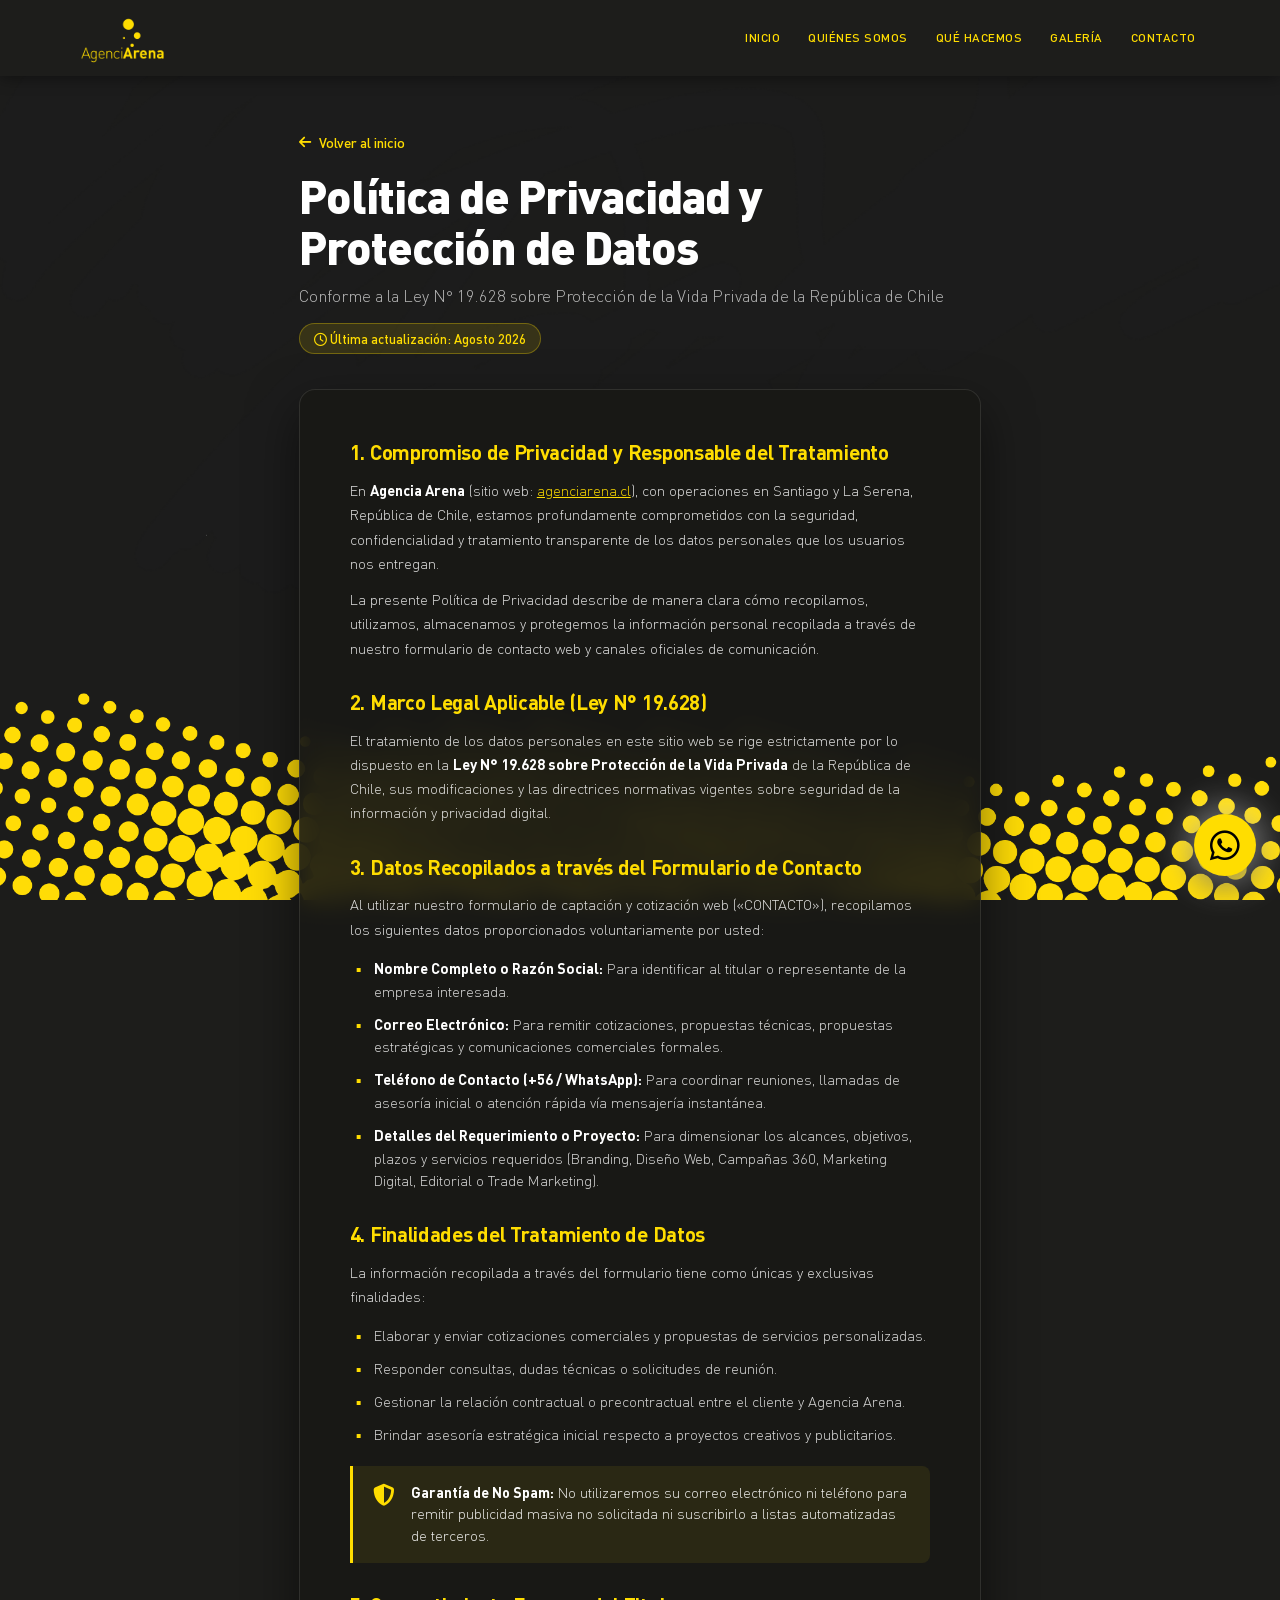
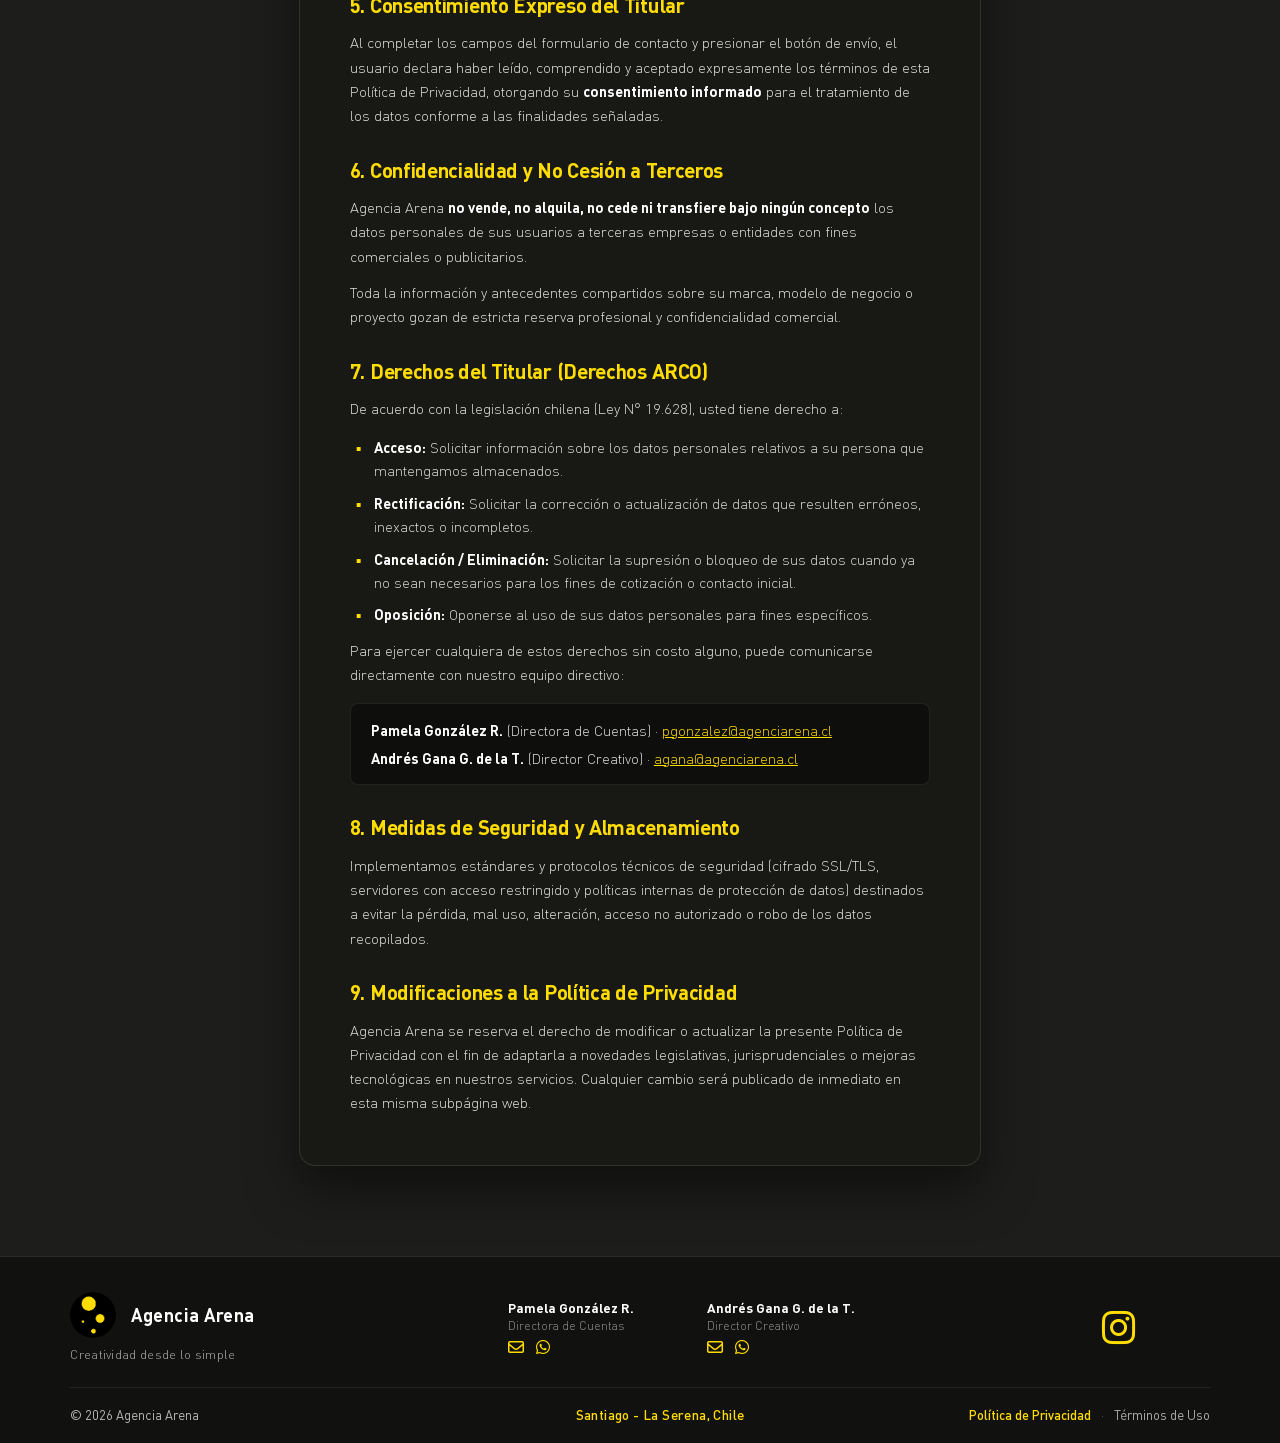
==== politica-de-privacidad.html @ 9b13983b "feat: implement 3-tier dedicated responsive architecture for 23.6-inch Desktop, 13-14 inch Laptops, " ====
<!DOCTYPE html>
<html lang="es">

<head>
    <meta charset="UTF-8">
    <meta name="viewport" content="width=device-width, initial-scale=1.0">
    <title>Política de Privacidad | Agencia Arena</title>

    <!-- Meta Tags SEO -->
    <meta name="description"
        content="Política de Privacidad y Protección de Datos Personales de Agencia Arena conforme a la Ley N° 19.628 de la República de Chile.">
    <meta name="robots" content="index, follow, max-image-preview:large">
    <meta name="author" content="Agencia Arena">
    <link rel="canonical" href="https://www.agenciarena.cl/politica-de-privacidad.html">
    <meta name="theme-color" content="#11110f">

    <!-- Open Graph -->
    <meta property="og:type" content="article">
    <meta property="og:site_name" content="Agencia Arena">
    <meta property="og:url" content="https://www.agenciarena.cl/politica-de-privacidad.html">
    <meta property="og:title" content="Política de Privacidad - Agencia Arena">
    <meta property="og:description"
        content="Conoce cómo protegemos y tratamos tus datos personales en Agencia Arena conforme a la Ley 19.628 de Chile.">
    <meta property="og:image" content="https://www.agenciarena.cl/assets/img/logo.png">
    <meta property="og:locale" content="es_CL">

    <!-- Favicon Circular -->
    <link rel="icon" type="image/png" href="assets/img/favicon.png">
    <link rel="apple-touch-icon" href="assets/img/favicon.png">

    <!-- Resource Hints & Precargas -->
    <link rel="preconnect" href="https://cdnjs.cloudflare.com" crossorigin>
    <link rel="dns-prefetch" href="https://cdnjs.cloudflare.com">
    <link rel="preload" href="assets/fonts/DINPro-Bold.woff2" as="font" type="font/woff2" crossorigin>
    <link rel="preload" href="assets/fonts/DINPro-Regular.woff2" as="font" type="font/woff2" crossorigin>

    <!-- Stylesheet Principal con Cache-Busting -->
    <link rel="stylesheet" href="assets/css/style.css?v=5.0">

    <!-- Font Awesome CDN -->
    <link rel="stylesheet" href="https://cdnjs.cloudflare.com/ajax/libs/font-awesome/6.5.1/css/all.min.css">
</head>

<body class="legal-page-body">

    <!-- 1. ENCABEZADO DE NAVEGACIÓN -->
    <header class="main-header">
        <div class="logo-container">
            <a href="index.html" aria-label="Volver a Inicio">
                <img src="assets/img/logo.png" alt="Agencia Arena Logo">
            </a>
        </div>
        <button class="nav-toggle" id="nav-toggle" aria-label="Abrir menú de navegación" aria-expanded="false">
            <span class="hamburger-bar"></span>
            <span class="hamburger-bar"></span>
            <span class="hamburger-bar"></span>
        </button>
        <div class="nav-backdrop" id="nav-backdrop"></div>
        <nav class="nav-container">
            <ul class="nav-menu">
                <li class="nav-item">
                    <a href="index.html#inicio" class="nav-link">INICIO</a>
                </li>
                <li class="nav-item">
                    <a href="index.html#quienes-somos" class="nav-link">QUIÉNES SOMOS</a>
                </li>
                <li class="nav-item">
                    <a href="index.html#que-hacemos" class="nav-link">QUÉ HACEMOS</a>
                </li>
                <li class="nav-item">
                    <a href="index.html#galeria" class="nav-link">GALERÍA</a>
                </li>
                <li class="nav-item">
                    <a href="index.html#contacto" class="nav-link">CONTACTO</a>
                </li>
            </ul>
        </nav>
    </header>

    <!-- 2. CONTENIDO PRINCIPAL: POLÍTICA DE PRIVACIDAD -->
    <main class="legal-main-content">
        <div class="legal-container">
            <div class="legal-header-box">
                <a href="index.html" class="legal-back-link">
                    <i class="fa-solid fa-arrow-left"></i> Volver al inicio
                </a>
                <h1 class="legal-page-title">Política de Privacidad y Protección de Datos</h1>
                <p class="legal-page-subtitle">Conforme a la Ley N° 19.628 sobre Protección de la Vida Privada de la República de Chile</p>
                <div class="legal-meta-badge">
                    <span><i class="fa-regular fa-clock"></i> Última actualización: Agosto 2026</span>
                </div>
            </div>

            <article class="legal-article-card">
                <section class="legal-section-block">
                    <h2>1. Compromiso de Privacidad y Responsable del Tratamiento</h2>
                    <p>En <strong>Agencia Arena</strong> (sitio web: <a href="https://agenciarena.cl">agenciarena.cl</a>), con operaciones en Santiago y La Serena, República de Chile, estamos profundamente comprometidos con la seguridad, confidencialidad y tratamiento transparente de los datos personales que los usuarios nos entregan.</p>
                    <p>La presente Política de Privacidad describe de manera clara cómo recopilamos, utilizamos, almacenamos y protegemos la información personal recopilada a través de nuestro formulario de contacto web y canales oficiales de comunicación.</p>
                </section>

                <section class="legal-section-block">
                    <h2>2. Marco Legal Aplicable (Ley N° 19.628)</h2>
                    <p>El tratamiento de los datos personales en este sitio web se rige estrictamente por lo dispuesto en la <strong>Ley N° 19.628 sobre Protección de la Vida Privada</strong> de la República de Chile, sus modificaciones y las directrices normativas vigentes sobre seguridad de la información y privacidad digital.</p>
                </section>

                <section class="legal-section-block">
                    <h2>3. Datos Recopilados a través del Formulario de Contacto</h2>
                    <p>Al utilizar nuestro formulario de captación y cotización web («CONTACTO»), recopilamos los siguientes datos proporcionados voluntariamente por usted:</p>
                    <ul class="legal-list">
                        <li><strong>Nombre Completo o Razón Social:</strong> Para identificar al titular o representante de la empresa interesada.</li>
                        <li><strong>Correo Electrónico:</strong> Para remitir cotizaciones, propuestas técnicas, propuestas estratégicas y comunicaciones comerciales formales.</li>
                        <li><strong>Teléfono de Contacto (+56 / WhatsApp):</strong> Para coordinar reuniones, llamadas de asesoría inicial o atención rápida vía mensajería instantánea.</li>
                        <li><strong>Detalles del Requerimiento o Proyecto:</strong> Para dimensionar los alcances, objetivos, plazos y servicios requeridos (Branding, Diseño Web, Campañas 360, Marketing Digital, Editorial o Trade Marketing).</li>
                    </ul>
                </section>

                <section class="legal-section-block">
                    <h2>4. Finalidades del Tratamiento de Datos</h2>
                    <p>La información recopilada a través del formulario tiene como únicas y exclusivas finalidades:</p>
                    <ul class="legal-list">
                        <li>Elaborar y enviar cotizaciones comerciales y propuestas de servicios personalizadas.</li>
                        <li>Responder consultas, dudas técnicas o solicitudes de reunión.</li>
                        <li>Gestionar la relación contractual o precontractual entre el cliente y Agencia Arena.</li>
                        <li>Brindar asesoría estratégica inicial respecto a proyectos creativos y publicitarios.</li>
                    </ul>
                    <div class="legal-callout">
                        <i class="fa-solid fa-shield-halved"></i>
                        <p><strong>Garantía de No Spam:</strong> No utilizaremos su correo electrónico ni teléfono para remitir publicidad masiva no solicitada ni suscribirlo a listas automatizadas de terceros.</p>
                    </div>
                </section>

                <section class="legal-section-block">
                    <h2>5. Consentimiento Expreso del Titular</h2>
                    <p>Al completar los campos del formulario de contacto y presionar el botón de envío, el usuario declara haber leído, comprendido y aceptado expresamente los términos de esta Política de Privacidad, otorgando su <strong>consentimiento informado</strong> para el tratamiento de los datos conforme a las finalidades señaladas.</p>
                </section>

                <section class="legal-section-block">
                    <h2>6. Confidencialidad y No Cesión a Terceros</h2>
                    <p>Agencia Arena <strong>no vende, no alquila, no cede ni transfiere bajo ningún concepto</strong> los datos personales de sus usuarios a terceras empresas o entidades con fines comerciales o publicitarios.</p>
                    <p>Toda la información y antecedentes compartidos sobre su marca, modelo de negocio o proyecto gozan de estricta reserva profesional y confidencialidad comercial.</p>
                </section>

                <section class="legal-section-block">
                    <h2>7. Derechos del Titular (Derechos ARCO)</h2>
                    <p>De acuerdo con la legislación chilena (Ley N° 19.628), usted tiene derecho a:</p>
                    <ul class="legal-list">
                        <li><strong>Acceso:</strong> Solicitar información sobre los datos personales relativos a su persona que mantengamos almacenados.</li>
                        <li><strong>Rectificación:</strong> Solicitar la corrección o actualización de datos que resulten erróneos, inexactos o incompletos.</li>
                        <li><strong>Cancelación / Eliminación:</strong> Solicitar la supresión o bloqueo de sus datos cuando ya no sean necesarios para los fines de cotización o contacto inicial.</li>
                        <li><strong>Oposición:</strong> Oponerse al uso de sus datos personales para fines específicos.</li>
                    </ul>
                    <p>Para ejercer cualquiera de estos derechos sin costo alguno, puede comunicarse directamente con nuestro equipo directivo:</p>
                    <div class="legal-contact-box">
                        <p><strong>Pamela González R.</strong> (Directora de Cuentas) · <a href="mailto:pgonzalez@agenciarena.cl">pgonzalez@agenciarena.cl</a></p>
                        <p><strong>Andrés Gana G. de la T.</strong> (Director Creativo) · <a href="mailto:agana@agenciarena.cl">agana@agenciarena.cl</a></p>
                    </div>
                </section>

                <section class="legal-section-block">
                    <h2>8. Medidas de Seguridad y Almacenamiento</h2>
                    <p>Implementamos estándares y protocolos técnicos de seguridad (cifrado SSL/TLS, servidores con acceso restringido y políticas internas de protección de datos) destinados a evitar la pérdida, mal uso, alteración, acceso no autorizado o robo de los datos recopilados.</p>
                </section>

                <section class="legal-section-block">
                    <h2>9. Modificaciones a la Política de Privacidad</h2>
                    <p>Agencia Arena se reserva el derecho de modificar o actualizar la presente Política de Privacidad con el fin de adaptarla a novedades legislativas, jurisprudenciales o mejoras tecnológicas en nuestros servicios. Cualquier cambio será publicado de inmediato en esta misma subpágina web.</p>
                </section>
            </article>
        </div>
    </main>

    <!-- 3. FOOTER -->
    <footer class="main-footer">
        <div class="footer-container">
            <!-- Bloque Superior: Marca, Equipo y Redes -->
            <div class="footer-top">
                <div class="footer-brand-col">
                    <div class="footer-brand">
                        <img src="assets/img/favicon.png" alt="Agencia Arena" class="footer-logo">
                        <span class="footer-brand-title">Agencia Arena</span>
                    </div>
                    <span class="footer-tagline">Creatividad desde lo simple</span>
                </div>

                <div class="footer-center-block">
                    <div class="footer-team-col">
                        <!-- Pamela -->
                        <div class="footer-member">
                            <div class="footer-member-info">
                                <h4><span class="contact-bold">Pamela</span> <span class="contact-light">González R.</span></h4>
                                <p class="role">Directora de Cuentas</p>
                                <div class="footer-member-icons">
                                    <a href="mailto:pgonzalez@agenciarena.cl" class="footer-icon-btn" aria-label="Email Pamela"><i class="fa-regular fa-envelope"></i></a>
                                    <a href="https://wa.me/56971888564" target="_blank" rel="noopener noreferrer" class="footer-icon-btn" aria-label="WhatsApp Pamela"><i class="fa-brands fa-whatsapp"></i></a>
                                </div>
                            </div>
                        </div>

                        <!-- Andrés -->
                        <div class="footer-member">
                            <div class="footer-member-info">
                                <h4><span class="contact-bold">Andrés</span> <span class="contact-light">Gana G. de la T.</span></h4>
                                <p class="role">Director Creativo</p>
                                <div class="footer-member-icons">
                                    <a href="mailto:agana@agenciarena.cl" class="footer-icon-btn" aria-label="Email Andrés"><i class="fa-regular fa-envelope"></i></a>
                                    <a href="https://wa.me/56994371732" target="_blank" rel="noopener noreferrer" class="footer-icon-btn" aria-label="WhatsApp Andrés"><i class="fa-brands fa-whatsapp"></i></a>
                                </div>
                            </div>
                        </div>
                    </div>
                </div>

                <div class="footer-social-col">
                    <a href="https://www.instagram.com/agenciarena_/" target="_blank" rel="noopener noreferrer" class="footer-instagram-btn" aria-label="Instagram Agencia Arena">
                        <i class="fa-brands fa-instagram"></i>
                    </a>
                </div>
            </div>

            <!-- Bloque Inferior: Copyright, Ubicaciones y Legales -->
            <div class="footer-bottom">
                <div class="footer-left">
                    <p class="footer-copyright">&copy; 2026 Agencia Arena</p>
                </div>
                <div class="footer-center">
                    <p class="footer-locations">Santiago - La Serena, Chile</p>
                </div>
                <div class="footer-legal-links">
                    <a href="politica-de-privacidad.html" class="legal-btn active-legal">Política de Privacidad</a>
                    <span class="legal-separator">·</span>
                    <a href="terminos-de-uso.html" class="legal-btn">Términos de Uso</a>
                </div>
            </div>
        </div>
    </footer>

    <!-- BOTÓN FLOTANTE DE WHATSAPP -->
    <a href="https://wa.me/56971888564?text=Hola!%20Me%20gustar%C3%ADa%20hacer%20una%20consulta." target="_blank" rel="noopener noreferrer" class="whatsapp-float" aria-label="Escríbenos a WhatsApp">
        <i class="fa-brands fa-whatsapp"></i>
        <span class="whatsapp-tooltip">¡Escríbenos!</span>
    </a>
    <!-- JAVASCRIPT con cache-busting y carga diferida -->
    <script src="assets/js/main.js?v=2.2" defer></script>
</body>

</html>
---- assets/css/style.css ----
/* =========================================================================
   DINPro Typography Setup (Con font-display: swap para rendimiento Core Web Vitals)
   ========================================================================= */
@font-face {
    font-family: 'DINPro';
    src: url('../fonts/DINPro-Light.woff2') format('woff2');
    font-weight: 300;
    font-style: normal;
    font-display: swap;
}

@font-face {
    font-family: 'DINPro';
    src: url('../fonts/DINPro-Regular.woff2') format('woff2');
    font-weight: 400;
    font-style: normal;
    font-display: swap;
}

@font-face {
    font-family: 'DINPro';
    src: url('../fonts/DINPro-Medium.woff2') format('woff2');
    font-weight: 500;
    font-style: normal;
    font-display: swap;
}

@font-face {
    font-family: 'DINPro';
    src: url('../fonts/DINPro-Bold.woff2') format('woff2');
    font-weight: 700;
    font-style: normal;
    font-display: swap;
}

@font-face {
    font-family: 'DINPro';
    src: url('../fonts/DINPro-Black.woff2') format('woff2');
    font-weight: 900;
    font-style: normal;
    font-display: swap;
}

/* ==========================================================================
   AGENCIA ARENA - MAIN STYLESHEET
   ========================================================================== */

/* Color Variables */
:root {
    --color-bg: #1d1d1b;
    --color-yellow: #ffdd00;
    --color-white: #ffffff;
    --color-gray: #878787;
    --color-dark-gray: #1d1d1b;
}

/* 2. BASE STYLES & RESET */
* {
    margin: 0;
    padding: 0;
    box-sizing: border-box;
}

html {
    scroll-behavior: smooth;
    font-family: 'DINPro', -apple-system, BlinkMacSystemFont, "Segoe UI", Roboto, sans-serif;
    background-color: var(--color-bg);
    color: #ffffff;
    overflow-x: hidden;
    -webkit-font-smoothing: antialiased;
    -moz-osx-font-smoothing: grayscale;
}

body {
    min-height: 100vh;
    background-color: var(--color-bg);
    position: relative;
    overflow-x: hidden;
    width: 100%;
}

/* Global Fixed Background (Fondo fijo con fondo-2.png) */
body::before {
    content: '';
    position: fixed;
    top: 0;
    left: 0;
    width: 100%;
    height: 100vh;
    height: 100dvh;
    background-color: var(--color-bg);
    background-image: url('../img/fondo-2.png');
    background-repeat: no-repeat;
    background-position: left bottom -75px;
    background-size: cover;
    pointer-events: none;
    z-index: 0;
    opacity: 1;
}

/* 3. NAVIGATION HEADER */
.main-header {
    position: fixed;
    top: 0;
    left: 0;
    width: 100%;
    height: 85px;
    background-color: var(--color-bg);
    display: flex;
    justify-content: space-between;
    align-items: center;
    padding: 0 8.5%;
    z-index: 1000;
    box-shadow: 0 2px 15px rgba(0, 0, 0, 0.4);
    box-sizing: border-box;
    animation: smoothHeaderDrop 0.75s cubic-bezier(0.16, 1, 0.3, 1) forwards;
}

.logo-container {
    height: 100%;
    display: flex;
    align-items: center;
    margin-left: 0;
    margin-top: 0;
    overflow: visible;
}

.logo-container a {
    display: flex;
    align-items: center;
    height: 100%;
    text-decoration: none;
}

.logo-container img {
    height: 135px;
    max-height: 135px;
    width: auto;
    object-fit: contain;
    transform: translateY(2px);
    transition: transform 0.25s ease;
}

.logo-container a:hover img {
    transform: translateY(2px) scale(1.05);
}

.nav-container {
    height: 100%;
    display: flex;
    align-items: center;
}

.nav-menu {
    display: flex;
    list-style: none;
    height: 100%;
    align-items: center;
    gap: 0;
    margin: 0;
    padding: 0;
}

.nav-item {
    height: 100%;
    display: flex;
    align-items: center;
}

.nav-link {
    font-family: 'DINPro', sans-serif;
    color: var(--color-yellow);
    text-decoration: none;
    font-weight: 500;
    font-size: clamp(12px, 0.9vw, 14px);
    text-transform: uppercase;
    letter-spacing: 0.5px;
    padding: 0 clamp(16px, 1.6vw, 28px);
    height: 100%;
    display: flex;
    align-items: center;
    justify-content: center;
    text-align: center;
    line-height: 1;
    transition: background-color 0.25s ease, color 0.25s ease;
    white-space: nowrap;
    box-sizing: border-box;
}

.nav-link:hover {
    color: var(--color-white);
    background-color: rgba(255, 221, 0, 0.08);
}

.nav-link.active {
    background-color: var(--color-yellow);
    color: #000000;
    font-weight: 500;
}

/* Botón de Menú Hamburguesa para Móviles */
.nav-toggle {
    display: none;
    background: transparent;
    border: none;
    cursor: pointer;
    padding: 8px;
    width: 44px;
    height: 44px;
    flex-direction: column;
    justify-content: center;
    align-items: center;
    gap: 5px;
    z-index: 1001;
    border-radius: 8px;
    transition: background-color 0.25s ease;
    box-sizing: border-box;
}

.hamburger-bar {
    width: 25px;
    height: 2.5px;
    background-color: var(--color-yellow);
    border-radius: 2px;
    transition: transform 0.3s cubic-bezier(0.4, 0, 0.2, 1), opacity 0.25s ease, background-color 0.25s ease;
    display: block;
}

.nav-toggle:hover {
    background-color: rgba(255, 221, 0, 0.12);
}

.nav-toggle.is-active .hamburger-bar:nth-child(1) {
    transform: translateY(7.5px) rotate(45deg);
}

.nav-toggle.is-active .hamburger-bar:nth-child(2) {
    opacity: 0;
    transform: scaleX(0);
}

.nav-toggle.is-active .hamburger-bar:nth-child(3) {
    transform: translateY(-7.5px) rotate(-45deg);
}

/* Backdrop Oscuro para Menú Lateral Móvil */
.nav-backdrop {
    display: none;
}

/* 4. SECTION LAYOUTS */
.section {
    min-height: 100vh;
    padding: 125px 8.5% 80px 8.5%;
    display: flex;
    position: relative;
    overflow: hidden;
    background-color: transparent;
    z-index: 1;
    scroll-margin-top: 85px;
    box-sizing: border-box;
    width: 100%;
}

.section-title {
    font-family: 'DINPro', sans-serif;
    font-size: clamp(55px, 6vw, 95px);
    font-weight: 800;
    text-transform: uppercase;
    line-height: 0.9;
    color: var(--color-white);
    letter-spacing: -2px;
    z-index: 10;
    margin: 0;
}

/* 5. SECCIÓN: INICIO */
#inicio {
    display: flex;
    flex-direction: column;
    justify-content: center;
    align-items: flex-start;
    padding-top: 85px;
    padding-bottom: 40px;
    min-height: 100vh;
}

/* =========================================================================
   ANIMACIONES SUAVES DE ENTRADA AL CARGAR / REFRESCAR LA PÁGINA
   ========================================================================= */
@keyframes smoothHeaderDrop {
    0% {
        opacity: 0;
        transform: translateY(-100%);
    }
    100% {
        opacity: 1;
        transform: translateY(0);
    }
}

@keyframes smoothDropIn {
    0% {
        opacity: 0;
        transform: translateY(-38px);
    }
    100% {
        opacity: 1;
        transform: translateY(0);
    }
}

@keyframes smoothBtnDrop {
    0% {
        opacity: 0;
        transform: translateY(-28px);
    }
    100% {
        opacity: 1;
        transform: translateY(0);
    }
}

.hero-anim-1 {
    display: inline-block;
    animation: smoothDropIn 0.85s cubic-bezier(0.16, 1, 0.3, 1) 0.1s backwards;
}

.hero-anim-2 {
    display: inline-block;
    animation: smoothDropIn 0.85s cubic-bezier(0.16, 1, 0.3, 1) 0.24s backwards;
}

.hero-anim-3 {
    display: block;
    animation: smoothDropIn 0.85s cubic-bezier(0.16, 1, 0.3, 1) 0.38s backwards;
}

.hero-container {
    width: 100%;
    display: flex;
    align-items: center;
    justify-content: space-between;
    position: relative;
}

.hero-content {
    margin-left: 0;
    margin-top: 0;
    transform: translateY(-28px);
    z-index: 2;
    flex-shrink: 0;
}

.hero-graphic-desktop {
    display: flex;
    justify-content: center;
    align-items: center;
    width: clamp(420px, 36vw, 580px);
    max-width: 580px;
    margin-right: 0%;
    margin-top: -35px;
    pointer-events: none;
    user-select: none;
    z-index: 2;
}

.hero-graphic-img {
    width: 100%;
    height: auto;
    object-fit: contain;
}

.hero-anim-graphic {
    animation: smoothDropIn 0.95s cubic-bezier(0.16, 1, 0.3, 1) 0.32s backwards;
}

.hero-text {
    font-family: 'DINPro', sans-serif;
    font-size: clamp(38px, 4.8vw, 70px);
    line-height: 0.95;
    font-weight: 300;
}

.hero-text span.yellow {
    color: var(--color-yellow);
    font-weight: 300;
    font-size: clamp(46px, 6vw, 88px);
    margin-left: 17%;
    display: inline-block;
}

.hero-text span.bold {
    font-weight: 700;
    font-size: clamp(60px, 9vw, 130px);
    display: block;
    margin-top: -15px;
    letter-spacing: -3px;
    margin-left: 47%;
}

.hero-btn-presentacion {
    display: inline-flex;
    align-items: center;
    justify-content: center;
    gap: 8px;
    background-color: var(--color-yellow);
    color: #000000;
    font-family: 'DINPro', sans-serif;
    font-size: clamp(17px, 1.7vw, 25px);
    text-transform: uppercase;
    text-decoration: none;
    letter-spacing: 0.5px;
    padding: clamp(15px, 1.7vh, 22px) clamp(38px, 4vw, 62px);
    border-radius: 50px;
    margin-top: clamp(25px, 3.2vh, 42px);
    margin-left: 47%;
    box-shadow: 0 10px 30px rgba(0, 0, 0, 0.4);
    animation: smoothBtnDrop 0.85s cubic-bezier(0.16, 1, 0.3, 1) 0.52s backwards;
    transition: transform 0.3s cubic-bezier(0.175, 0.885, 0.32, 1.275), background-color 0.3s ease, box-shadow 0.3s ease;
}

.hero-btn-bold {
    font-weight: 800;
}

.hero-btn-regular {
    font-weight: 500;
}

.hero-btn-presentacion:hover {
    transform: scale(1.05) translateY(-2px);
    background-color: var(--color-white);
    box-shadow: 0 12px 30px rgba(255, 255, 255, 0.25);
    color: #000000;
}

/* 6. SECCIÓN: QUIÉNES SOMOS */
#quienes-somos {
    min-height: 100vh;
    align-items: center;
    justify-content: space-between;
}

#quienes-somos .section-title {
    width: 25%;
    align-self: center;
    padding-top: 0;
    margin-top: -200px;
    margin-left: 0;
}

.quienes-content-wrapper {
    width: 80%;
    display: flex;
    justify-content: flex-end;
    align-items: center;
    position: relative;
    right: 0;
}

.quienes-yellow-circle {
    width: min(730px, 46vw);
    height: min(730px, 46vw);
    max-width: 730px;
    max-height: 730px;
    background-color: var(--color-yellow);
    border-radius: 50%;
    position: relative;
    display: flex;
    align-items: center;
    justify-content: flex-end;
    padding-right: min(65px, 4.5vw);
    box-shadow: 0 15px 40px rgba(0, 0, 0, 0.3);
    margin-top: -140px;
}

.quienes-desc-text {
    width: min(340px, 22vw);
    color: #000000;
    font-family: 'DINPro', sans-serif;
    font-size: clamp(14.5px, 1.35vw, 21.5px);
    line-height: 1.35;
    font-weight: 300;
    transform: translateX(10px);
}

.creemos-text {
    margin-top: 20px;
}

.quienes-desc-text p {
    margin-bottom: 8px;
}

.quienes-team {
    position: absolute;
    left: calc(-0.78 * clamp(165px, 14.5vw, 230px));
    top: 50%;
    transform: translateY(-50%);
    display: flex;
    flex-direction: column;
    gap: clamp(70px, 10vw, 140px);
    z-index: 5;
}

.quienes-member:nth-child(1) .quienes-info {
    transform: translateY(85px);
}

.quienes-member:nth-child(2) .quienes-info {
    transform: translateY(-85px);
}

.quienes-member {
    display: flex;
    align-items: center;
    gap: 18px;
    position: relative;
}

.quienes-photo-circle {
    width: clamp(165px, 14.5vw, 230px);
    height: clamp(165px, 14.5vw, 230px);
    border-radius: 50%;
    background-color: var(--color-gray);
    flex-shrink: 0;
    border: none;
    transform: none;
}

.quienes-info {
    color: #000000;
    font-family: 'DINPro', sans-serif;
    white-space: nowrap;
    text-align: right;
}

.quienes-info h3 {
    font-size: clamp(15.5px, 1.25vw, 19.5px);
    line-height: 1.25;
    margin-bottom: 2px;
}

.quienes-info p.role {
    font-size: clamp(13.5px, 1.1vw, 17.5px);
    font-weight: 300;
    line-height: 1.25;
    margin-bottom: 2px;
}

.quienes-info a.email {
    font-size: clamp(13px, 1.05vw, 16.5px);
    color: #000000;
    text-decoration: none;
    display: block;
    line-height: 1.25;
    margin-bottom: 2px;
}

.quienes-info p.location {
    font-size: clamp(13px, 1.05vw, 16.5px);
    color: #000000;
    line-height: 1.25;
}

.name-bold {
    font-weight: 700;
}

.name-light {
    font-weight: 300;
}

.email-bold {
    font-weight: 700;
}

.email-at {
    font-family: -apple-system, BlinkMacSystemFont, "Segoe UI", Roboto, "Helvetica Neue", Arial, sans-serif;
    font-size: 0.9em;
    font-weight: 400;
    line-height: 1;
    display: inline-block;
    vertical-align: 0px;
}

.email {
    font-weight: 400;
}

.loc-bold {
    font-weight: 700;
}

/* 7. SECCIÓN: QUÉ HACEMOS */
#que-hacemos {
    align-items: center;
    justify-content: space-between;
}

.hacemos-left-box {
    background-color: transparent;
    width: 28%;
    max-width: 340px;
    padding: 0;
    border-radius: 0;
    z-index: 2;
    display: flex;
    flex-direction: column;
    justify-content: flex-start;
    align-self: flex-start;
    margin-top: -65px;
    margin-left: 0;
}

.hacemos-left-box .section-title {
    margin-bottom: 18px;
}

.hacemos-list {
    list-style: none;
    margin: 0;
    padding: 0;
}

.hacemos-list li {
    font-family: 'DINPro', sans-serif;
    font-size: clamp(14px, 1.2vw, 17.5px);
    font-weight: 500;
    color: var(--color-yellow);
    margin-bottom: 12px;
    text-transform: uppercase;
    letter-spacing: 0.5px;
    user-select: none;
    cursor: pointer;
    line-height: 1.25;
    transition: transform 0.25s cubic-bezier(0.25, 0.46, 0.45, 0.94), color 0.25s ease;
}

.hacemos-list li:hover {
    transform: translateX(8px) scale(1.03);
    color: var(--color-white);
}

.hacemos-right-pyramid {
    width: 68%;
    max-width: 760px;
    height: 540px;
    position: relative;
    z-index: 2;
    align-self: center;
    overflow: visible;
    margin-left: auto;
    margin-top: -55px;
}

.hacemos-right-pyramid .circle-item {
    font-family: 'DINPro', sans-serif;
    position: absolute;
    border-radius: 50%;
    display: flex;
    flex-direction: column;
    justify-content: center;
    align-items: center;
    text-align: center;
    padding: clamp(25px, 3vw, 40px);
    box-shadow: 0 15px 35px rgba(0, 0, 0, 0.3);
    transition: transform 0.4s cubic-bezier(0.25, 0.46, 0.45, 0.94), box-shadow 0.4s ease;
    cursor: pointer;
    box-sizing: border-box;
}

.hacemos-right-pyramid h3 {
    font-size: clamp(24px, 2.5vw, 37px);
    font-weight: 300;
    margin-bottom: -15px;
    text-transform: uppercase;
    margin-top: 0;
    position: relative;
    top: -25px;
}

.hacemos-right-pyramid p {
    font-size: clamp(13px, 1.25vw, 19px);
    line-height: 1.4;
    font-weight: 500;
}

.circle-360 {
    width: clamp(270px, 20vw, 310px);
    height: clamp(270px, 20vw, 310px);
    background-color: var(--color-white);
    color: #000000;
    top: -65px;
    left: 47%;
    transform: translateX(-50%);
    z-index: 1;
}

.circle-360:hover {
    transform: translateX(-50%) scale(1.05);
    box-shadow: 0 25px 55px rgba(0, 0, 0, 0.5);
    z-index: 10;
}

.circle-diseno {
    width: clamp(300px, 22vw, 350px);
    height: clamp(300px, 22vw, 350px);
    background-color: var(--color-yellow);
    color: #000000;
    bottom: 25px;
    left: 0;
    transform: none;
    z-index: 2;
}

.circle-diseno h3 {
    text-transform: none;
    font-size: clamp(22px, 2.3vw, 35px);
    font-weight: 300;
}

.circle-rrss {
    width: clamp(320px, 24vw, 380px);
    height: clamp(320px, 24vw, 380px);
    background-color: rgba(0, 0, 0, 0.91);
    color: var(--color-white);
    bottom: 0;
    right: 0;
    left: auto;
    transform: none;
    z-index: 3;
}

.circle-diseno:hover,
.circle-rrss:hover {
    transform: scale(1.05);
    box-shadow: 0 25px 55px rgba(0, 0, 0, 0.5);
    z-index: 10;
}

/* =========================================================================
   8. GALERIA (EXPERIENCIA) SECTION
   ========================================================================= */
#galeria {
    display: flex;
    justify-content: space-between;
    align-items: flex-start;
    padding-top: 40px;
    padding-bottom: 50px;
    position: relative;
    min-height: auto !important;
    scroll-margin-top: 85px;
}

#galeria .section-title {
    width: 25%;
    margin: 0;
    align-self: flex-start;
    padding-top: 0;
    line-height: 0.98;
    letter-spacing: -1px;
}

.galeria-container {
    width: 74%;
    max-width: 1040px;
    display: block;
    z-index: 5;
    margin-top: 0;
}

.galeria-grid-view {
    display: grid;
    grid-template-columns: repeat(5, 1fr);
    gap: 14px 12px;
    width: 100%;
}

.grid-item.first-item {
    grid-column-start: 2;
}

.grid-item.gallery-card {
    background-color: #0b0b0a;
    width: 100%;
    height: 100%;
    overflow: hidden;
    cursor: pointer;
    border: 1px solid rgba(255, 255, 255, 0.08);
    border-radius: 8px;
    display: flex;
    flex-direction: column;
    box-shadow: 0 4px 14px rgba(0, 0, 0, 0.4);
    transition: transform 0.25s ease, box-shadow 0.25s ease, border-color 0.25s ease;
    box-sizing: border-box;
}

.grid-item.gallery-card:hover {
    transform: translateY(-4px);
    box-shadow: 0 12px 26px rgba(0, 0, 0, 0.65);
    border-color: rgba(255, 221, 0, 0.5);
}

.card-img-wrap {
    width: 100%;
    aspect-ratio: 4 / 3;
    background-color: #ffffff;
    display: flex;
    align-items: center;
    justify-content: center;
    overflow: hidden;
    position: relative;
    border-bottom: 1px solid rgba(255, 255, 255, 0.06);
}

.card-img-wrap img {
    width: 100%;
    height: 100%;
    object-fit: contain;
    padding: 8px;
    box-sizing: border-box;
    transition: transform 0.35s ease, opacity 0.15s ease;
}

.grid-item.gallery-card:hover .card-img-wrap img {
    transform: scale(1.06);
}

.card-multi-badge {
    position: absolute;
    top: 8px;
    right: 8px;
    background: rgba(17, 17, 15, 0.78);
    color: var(--color-yellow);
    font-family: 'DINPro', sans-serif;
    font-size: 11px;
    font-weight: 700;
    padding: 3px 8px;
    border-radius: 12px;
    display: inline-flex;
    align-items: center;
    gap: 4px;
    backdrop-filter: blur(4px);
    pointer-events: none;
    z-index: 2;
    transition: transform 0.25s ease, background 0.25s ease;
}

.grid-item.gallery-card:hover .card-multi-badge {
    transform: scale(1.08);
    background: rgba(0, 0, 0, 0.92);
}

.card-info {
    padding: 8px 10px 11px 10px;
    display: flex;
    flex-direction: column;
    align-items: flex-start;
    gap: 3px;
    background-color: #0b0b0a;
    flex: 1;
    box-sizing: border-box;
}

.card-title {
    font-family: 'DINPro', sans-serif;
    font-size: clamp(12px, 0.95vw, 14.5px);
    font-weight: 800;
    color: #ffffff;
    margin: 0;
    line-height: 1.15;
    text-align: left;
}

.card-desc {
    font-family: 'DINPro', sans-serif;
    font-size: clamp(10px, 0.78vw, 12px);
    font-weight: 400;
    color: rgba(255, 255, 255, 0.65);
    margin: 0;
    line-height: 1.25;
    text-align: left;
}

/* Ver Más Button Card */
.grid-item.ver-mas-btn {
    background-color: var(--color-white);
    color: #000000;
    border: none;
    display: flex;
    align-items: center;
    justify-content: center;
    border-radius: 8px;
    cursor: pointer;
    transition: background-color 0.25s ease, transform 0.25s ease;
    padding: 12px;
    box-sizing: border-box;
    height: 100%;
}

.ver-mas-content {
    display: flex;
    align-items: center;
    justify-content: center;
    gap: 8px;
    color: #000000;
    font-family: 'DINPro', sans-serif;
    font-weight: 800;
    font-size: clamp(12px, 0.95vw, 14.5px);
    text-transform: uppercase;
    letter-spacing: 0.8px;
}

.ver-mas-content span:last-child {
    font-size: 18px;
    line-height: 1;
}

.grid-item.ver-mas-btn:hover {
    background-color: var(--color-yellow);
    transform: translateY(-4px);
    box-shadow: 0 8px 20px rgba(255, 221, 0, 0.4);
}

/* =========================================================================
   9. CONTACTO SECTION
   ========================================================================= */
#contacto {
    display: flex;
    justify-content: space-between;
    align-items: flex-start;
    padding-top: 155px;
    padding-bottom: 70px;
    position: relative;
    z-index: 2;
    scroll-margin-top: 85px;
}

.contacto-left-col {
    width: 30%;
    display: flex;
    justify-content: flex-start;
    align-items: flex-start;
    padding-top: 25px;
    margin-left: 0;
}

#contacto .section-title {
    margin: 0;
    line-height: 0.98;
    letter-spacing: -1px;
}

.contacto-right-col {
    width: 68%;
    max-width: 600px;
    display: flex;
    flex-direction: column;
    gap: 24px;
}

/* Contact Form */
.contacto-form {
    display: flex;
    flex-direction: column;
    gap: 10px;
    width: 100%;
}

.contacto-form .form-group {
    width: 100%;
}

.contacto-input {
    width: 100%;
    height: 48px;
    background-color: #ffffff;
    color: #000000;
    font-family: 'DINPro', sans-serif;
    font-size: 14.5px;
    font-weight: 700;
    text-transform: uppercase;
    letter-spacing: 0.5px;
    border: none;
    border-radius: 50px;
    padding: 0 26px;
    box-sizing: border-box;
    outline: none;
    transition: box-shadow 0.3s ease, transform 0.2s ease;
}

.contacto-input::placeholder {
    color: #4a4a4a;
    font-family: 'DINPro', sans-serif;
    font-weight: 700;
    text-transform: uppercase;
    opacity: 1;
}

.contacto-input:focus {
    box-shadow: 0 0 0 3px var(--color-yellow);
}

.contacto-textarea {
    width: 100%;
    min-height: 100px;
    background-color: #ffffff;
    color: #000000;
    font-family: 'DINPro', sans-serif;
    font-size: 14.5px;
    font-weight: 700;
    text-transform: uppercase;
    letter-spacing: 0.5px;
    border: none;
    border-radius: 20px;
    padding: 16px 26px;
    box-sizing: border-box;
    outline: none;
    resize: none;
    transition: box-shadow 0.3s ease;
}

.contacto-textarea::placeholder {
    color: #4a4a4a;
    font-family: 'DINPro', sans-serif;
    font-weight: 700;
    text-transform: uppercase;
    opacity: 1;
}

.contacto-textarea:focus {
    box-shadow: 0 0 0 3px var(--color-yellow);
}

/* Submit Button */
.contacto-submit-btn {
    background-color: var(--color-yellow);
    color: #000000;
    font-family: 'DINPro', sans-serif;
    font-size: 14.5px;
    text-transform: uppercase;
    letter-spacing: 0.5px;
    border: none;
    border-radius: 50px;
    padding: 13px 34px;
    cursor: pointer;
    align-self: flex-start;
    display: inline-flex;
    align-items: center;
    justify-content: center;
    gap: 8px;
    margin-top: 4px;
    box-shadow: 0 8px 25px rgba(0, 0, 0, 0.35);
    transition: transform 0.25s cubic-bezier(0.175, 0.885, 0.32, 1.275), background-color 0.25s ease, color 0.25s ease, box-shadow 0.25s ease;
}

.contacto-submit-btn .submit-btn-bold {
    font-weight: 800;
}

.contacto-submit-btn .submit-btn-regular {
    font-weight: 400;
}

.contacto-submit-btn:hover {
    background-color: var(--color-white);
    color: #000000;
    transform: translateY(-2px);
    box-shadow: 0 12px 30px rgba(255, 221, 0, 0.35);
}

.contacto-submit-btn:disabled {
    opacity: 0.7;
    cursor: not-allowed;
    transform: none;
}

/* =========================================================================
   10. LIGHTBOX MODAL SYSTEM
   ========================================================================= */
.lightbox-modal {
    display: none;
    position: fixed;
    z-index: 2000;
    left: 0;
    top: 0;
    width: 100vw;
    height: 100vh;
    background-color: rgba(0, 0, 0, 0.88);
    backdrop-filter: blur(6px);
    justify-content: center;
    align-items: center;
    padding: 15px;
    box-sizing: border-box;
}

.lightbox-modal.active {
    display: flex;
}

.lightbox-content {
    width: 90%;
    max-width: 1000px;
    max-height: 85vh;
    display: flex;
    flex-direction: column;
    justify-content: center;
    align-items: center;
    gap: 12px;
}

.lightbox-img-container {
    display: flex;
    justify-content: center;
    align-items: center;
    max-width: 100%;
    max-height: 72vh;
}

.lightbox-content img {
    max-width: 90vw;
    max-height: 72vh;
    object-fit: contain;
    border-radius: 6px;
    box-shadow: 0 15px 40px rgba(0, 0, 0, 0.6);
    transition: opacity 0.15s ease;
}

.lightbox-caption {
    display: flex;
    align-items: center;
    justify-content: space-between;
    width: 100%;
    max-width: 480px;
    padding: 6px 16px;
    background: rgba(17, 17, 15, 0.85);
    border: 1px solid rgba(255, 255, 255, 0.1);
    border-radius: 30px;
    backdrop-filter: blur(8px);
    box-sizing: border-box;
}

.lightbox-title {
    font-family: 'DINPro', sans-serif;
    font-size: 14.5px;
    font-weight: 700;
    color: var(--color-white);
    margin: 0;
    letter-spacing: 0.5px;
}

.lightbox-counter {
    font-family: 'DINPro', sans-serif;
    font-size: 13px;
    font-weight: 700;
    color: var(--color-yellow);
    letter-spacing: 0.5px;
}

.lightbox-close {
    position: absolute;
    top: 25px;
    right: 35px;
    color: var(--color-white);
    font-size: 42px;
    font-weight: 300;
    cursor: pointer;
    transition: color 0.3s ease;
    z-index: 2100;
    line-height: 1;
}

.lightbox-close:hover {
    color: var(--color-yellow);
}

.lightbox-arrow {
    position: absolute;
    top: 50%;
    transform: translateY(-50%);
    background: rgba(0, 0, 0, 0.5);
    border: none;
    border-radius: 50%;
    color: var(--color-white);
    font-size: 24px;
    cursor: pointer;
    width: 50px;
    height: 50px;
    display: flex;
    justify-content: center;
    align-items: center;
    transition: all 0.3s ease;
    z-index: 2100;
}

.lightbox-arrow:hover {
    background-color: var(--color-yellow);
    color: #000000;
}

.lightbox-arrow.prev {
    left: 25px;
}

.lightbox-arrow.next {
    right: 25px;
}

/* =========================================================================
   11. MAIN FOOTER
   ========================================================================= */
/* =========================================================================
   11. MAIN FOOTER (DISEÑO 3 BLOQUES)
   ========================================================================= */
.main-footer {
    width: 100%;
    background-color: #11110f;
    border-top: 1px solid rgba(255, 255, 255, 0.1);
    padding: 45px 8.5% 24px 8.5%;
    position: relative;
    z-index: 10;
    box-sizing: border-box;
}

.footer-container {
    max-width: 1350px;
    margin: 0 auto;
    display: flex;
    flex-direction: column;
    gap: 20px;
}

.footer-top {
    display: grid;
    grid-template-columns: minmax(0, 1fr) auto minmax(0, 1fr);
    align-items: center;
    gap: 24px;
    width: 100%;
}

.footer-brand-col {
    display: flex;
    flex-direction: column;
    gap: 8px;
    justify-self: start;
}

.footer-brand {
    display: flex;
    align-items: center;
    gap: 15px;
}

.footer-brand-title {
    font-family: 'DINPro', sans-serif;
    font-size: 21px;
    font-weight: 700;
    color: #ffffff;
    letter-spacing: 0.5px;
}

.footer-logo {
    height: 54px;
    width: 54px;
    object-fit: contain;
    border-radius: 50%;
    display: block;
}

.footer-tagline {
    font-size: 13.5px;
    color: rgba(255, 255, 255, 0.65);
    font-weight: 300;
    letter-spacing: 0.3px;
    line-height: 1.4;
}

.footer-center-block {
    display: flex;
    flex-direction: column;
    align-items: center;
    justify-self: center;
    text-align: center;
    transform: translateX(45px);
}

.footer-team-col {
    display: flex;
    align-items: flex-start;
    justify-content: center;
    gap: clamp(35px, 3.5vw, 55px);
}

.footer-member {
    display: flex;
    flex-direction: column;
    align-items: flex-start;
    width: 175px;
    min-width: 175px;
}

.footer-member-info {
    font-family: 'DINPro', sans-serif;
    text-align: left;
    width: 100%;
}

.footer-member-info h4 {
    font-size: 15px;
    color: #ffffff;
    margin: 0 0 2px 0;
    line-height: 1.25;
    white-space: nowrap;
}

.footer-member-info p.role {
    font-size: 12.5px;
    color: rgba(255, 255, 255, 0.6);
    font-weight: 300;
    margin: 0 0 6px 0;
    line-height: 1.2;
    white-space: nowrap;
}

.footer-member-icons {
    display: flex;
    align-items: center;
    gap: 12px;
    margin-top: 4px;
}

.footer-icon-btn {
    color: var(--color-yellow);
    font-size: 16px;
    text-decoration: none;
    display: inline-flex;
    align-items: center;
    justify-content: center;
    transition: transform 0.2s ease, color 0.2s ease;
}

.footer-icon-btn:hover {
    color: var(--color-white);
    transform: scale(1.18);
}

.footer-social-col {
    display: flex;
    align-items: center;
    justify-content: flex-end;
    justify-self: end;
    margin-right: 75px;
    flex-shrink: 0;
}

.footer-instagram-btn {
    color: var(--color-yellow);
    font-size: 44px;
    display: inline-flex;
    align-items: center;
    justify-content: center;
    text-decoration: none;
    transition: transform 0.25s ease, color 0.25s ease;
}

.footer-instagram-btn:hover {
    color: var(--color-white);
    transform: scale(1.12);
}

.footer-bottom {
    display: grid;
    grid-template-columns: minmax(0, 1fr) auto minmax(0, 1fr);
    align-items: center;
    width: 100%;
    padding-top: 18px;
    border-top: 1px solid rgba(255, 255, 255, 0.08);
    margin-top: 10px;
    gap: 24px;
}

.footer-left {
    display: flex;
    align-items: center;
    justify-self: start;
}

.footer-center {
    display: flex;
    align-items: center;
    justify-content: center;
    justify-self: center;
    transform: translateX(20px);
}

.footer-locations {
    font-family: 'DINPro', sans-serif;
    font-size: 13.5px;
    font-weight: 500;
    color: var(--color-yellow);
    margin: 0;
    text-align: center;
    letter-spacing: 0.4px;
    white-space: nowrap;
}

.footer-copyright {
    font-size: 13px;
    color: rgba(255, 255, 255, 0.7);
    font-weight: 400;
    margin: 0;
    white-space: nowrap;
}

.footer-legal-links {
    display: flex;
    align-items: center;
    gap: 10px;
    justify-self: end;
    flex-shrink: 0;
    white-space: nowrap;
}

.legal-btn {
    background: transparent;
    border: none;
    color: rgba(255, 255, 255, 0.65);
    font-family: 'DINPro', sans-serif;
    font-size: 13px;
    cursor: pointer;
    text-decoration: none;
    transition: color 0.25s ease;
    padding: 0;
    line-height: 1;
}

.legal-btn:hover {
    color: var(--color-yellow);
    text-decoration: underline;
}

.legal-btn.active-legal {
    color: var(--color-yellow);
    font-weight: 500;
}

.legal-separator {
    color: rgba(255, 255, 255, 0.3);
    font-size: 13px;
    line-height: 1;
}

/* =========================================================================
   12. PÁGINAS LEGALES DEDICADAS (POLÍTICA DE PRIVACIDAD / TÉRMINOS)
   ========================================================================= */
.legal-page-body {
    background-color: var(--color-bg);
    min-height: 100vh;
    display: flex;
    flex-direction: column;
}

.legal-main-content {
    flex: 1;
    padding-top: 130px;
    padding-bottom: 90px;
    position: relative;
    z-index: 2;
    box-sizing: border-box;
}

.legal-container {
    max-width: 900px;
    margin: 0 auto;
    padding: 0 8.5%;
    box-sizing: border-box;
}

.legal-header-box {
    margin-bottom: 35px;
}

.legal-back-link {
    display: inline-flex;
    align-items: center;
    gap: 8px;
    color: var(--color-yellow);
    font-family: 'DINPro', sans-serif;
    font-size: 14px;
    font-weight: 500;
    text-decoration: none;
    margin-bottom: 20px;
    transition: transform 0.2s ease, color 0.2s ease;
}

.legal-back-link:hover {
    transform: translateX(-4px);
    color: var(--color-white);
}

.legal-page-title {
    font-family: 'DINPro', sans-serif;
    font-size: clamp(30px, 3.6vw, 46px);
    font-weight: 800;
    color: var(--color-white);
    line-height: 1.1;
    letter-spacing: -1px;
    margin-bottom: 12px;
}

.legal-page-subtitle {
    font-family: 'DINPro', sans-serif;
    font-size: clamp(15px, 1.3vw, 18px);
    font-weight: 300;
    color: rgba(255, 255, 255, 0.7);
    line-height: 1.4;
    margin-bottom: 16px;
}

.legal-meta-badge {
    display: inline-flex;
    align-items: center;
    gap: 8px;
    background-color: rgba(255, 221, 0, 0.12);
    border: 1px solid rgba(255, 221, 0, 0.3);
    color: var(--color-yellow);
    font-family: 'DINPro', sans-serif;
    font-size: 13px;
    font-weight: 500;
    padding: 6px 14px;
    border-radius: 20px;
}

.legal-article-card {
    background-color: rgba(24, 24, 21, 0.88);
    border: 1px solid rgba(255, 255, 255, 0.1);
    backdrop-filter: blur(12px);
    border-radius: 16px;
    padding: clamp(30px, 4vw, 50px);
    box-shadow: 0 20px 50px rgba(0, 0, 0, 0.5);
    display: flex;
    flex-direction: column;
    gap: 30px;
}

.legal-section-block {
    display: flex;
    flex-direction: column;
    gap: 12px;
}

.legal-section-block h2 {
    font-family: 'DINPro', sans-serif;
    font-size: clamp(19px, 1.6vw, 24px);
    font-weight: 700;
    color: var(--color-yellow);
    line-height: 1.25;
    letter-spacing: -0.3px;
    margin: 0;
}

.legal-section-block p {
    font-family: 'DINPro', sans-serif;
    font-size: clamp(14.5px, 1.15vw, 16.5px);
    font-weight: 300;
    color: rgba(255, 255, 255, 0.88);
    line-height: 1.65;
    margin: 0;
}

.legal-section-block p strong {
    font-weight: 700;
    color: var(--color-white);
}

.legal-section-block a {
    color: var(--color-yellow);
    text-decoration: underline;
    transition: color 0.2s ease;
}

.legal-section-block a:hover {
    color: var(--color-white);
}

.legal-list {
    list-style: none;
    padding: 0;
    margin: 4px 0 0 0;
    display: flex;
    flex-direction: column;
    gap: 10px;
}

.legal-list li {
    position: relative;
    padding-left: 24px;
    font-family: 'DINPro', sans-serif;
    font-size: clamp(14.5px, 1.15vw, 16px);
    font-weight: 300;
    color: rgba(255, 255, 255, 0.85);
    line-height: 1.55;
}

.legal-list li::before {
    content: '▪';
    position: absolute;
    left: 6px;
    top: 0;
    color: var(--color-yellow);
    font-size: 16px;
}

.legal-list li strong {
    color: var(--color-white);
    font-weight: 700;
}

.legal-callout {
    display: flex;
    align-items: flex-start;
    gap: 16px;
    background-color: rgba(255, 221, 0, 0.08);
    border-left: 3px solid var(--color-yellow);
    padding: 16px 20px;
    border-radius: 0 8px 8px 0;
    margin-top: 8px;
}

.legal-callout i {
    color: var(--color-yellow);
    font-size: 22px;
    margin-top: 2px;
    flex-shrink: 0;
}

.legal-callout p {
    font-size: 14.5px;
    line-height: 1.5;
    color: rgba(255, 255, 255, 0.92);
}

.legal-contact-box {
    background-color: rgba(0, 0, 0, 0.4);
    border: 1px solid rgba(255, 255, 255, 0.08);
    padding: 16px 20px;
    border-radius: 8px;
    margin-top: 4px;
    display: flex;
    flex-direction: column;
    gap: 8px;
}

.legal-contact-box p {
    font-size: 14.5px;
    line-height: 1.4;
}

.active-legal {
    color: var(--color-yellow) !important;
}

/* =========================================================================
   13. BOTÓN FLOTANTE DE WHATSAPP
   ========================================================================= */
.whatsapp-float {
    position: fixed;
    bottom: 30px;
    right: 30px;
    width: 68px;
    height: 68px;
    background-color: var(--color-yellow);
    color: #000000;
    border-radius: 50%;
    display: flex;
    justify-content: center;
    align-items: center;
    font-size: 38px;
    box-shadow: 0 0 35px 8px rgba(255, 255, 255, 0.42), 0 10px 30px rgba(0, 0, 0, 0.55);
    z-index: 999;
    text-decoration: none;
    transition: transform 0.3s cubic-bezier(0.175, 0.885, 0.32, 1.275), box-shadow 0.3s ease, background-color 0.3s ease, color 0.3s ease;
}

.whatsapp-float:hover {
    transform: scale(1.1) translateY(-3px);
    box-shadow: 0 0 45px 12px rgba(255, 255, 255, 0.65), 0 14px 35px rgba(0, 0, 0, 0.65);
    background-color: var(--color-white);
    color: #000000;
}

.whatsapp-tooltip {
    position: absolute;
    right: 80px;
    background-color: rgba(20, 20, 18, 0.95);
    color: #ffffff;
    font-family: 'DINPro', sans-serif;
    font-size: 13px;
    font-weight: 500;
    padding: 6px 14px;
    border-radius: 6px;
    white-space: nowrap;
    pointer-events: none;
    opacity: 0;
    transform: translateX(10px);
    transition: opacity 0.25s ease, transform 0.25s ease;
    box-shadow: 0 4px 15px rgba(0, 0, 0, 0.4);
    border: 1px solid rgba(255, 221, 0, 0.3);
}

.whatsapp-float:hover .whatsapp-tooltip {
    opacity: 1;
    transform: translateX(0);
}

/* ==========================================================================
   FORMATO 2: LAPTOPS Y PANTALLAS DE 13" - 14" (1025px a 1440px)
   ========================================================================== */
@media (max-width: 1440px) {
    .main-header {
        height: 76px;
        padding: 0 5.5%;
    }

    .logo-container img {
        height: 105px;
        max-height: 105px;
    }

    .nav-link {
        padding: 0 14px;
        font-size: 12px;
    }

    .section {
        min-height: calc(100vh - 76px);
        padding: 85px 5.5% 40px 5.5%;
        scroll-margin-top: 76px;
        max-width: 1300px;
        margin: 0 auto;
    }

    .section-title {
        font-size: 58px;
        line-height: 0.92;
        letter-spacing: -1.5px;
    }

    /* Inicio en Laptop */
    #inicio {
        min-height: calc(100vh - 76px);
        padding-top: 76px;
        padding-bottom: 30px;
    }

    /* Quiénes somos en Laptop */
    #quienes-somos {
        min-height: calc(100vh - 76px);
    }

    #quienes-somos .section-title {
        width: 24%;
        margin-top: -60px;
        font-size: 58px;
    }

    .quienes-content-wrapper {
        width: 76%;
        max-width: 800px;
    }

    .quienes-yellow-circle {
        width: 480px;
        height: 480px;
        max-width: 480px;
        max-height: 480px;
        margin-top: -30px;
        padding-right: 36px;
    }

    .quienes-desc-text {
        width: 260px;
        font-size: 14.5px;
        line-height: 1.38;
    }

    .quienes-team {
        left: calc(-0.78 * 135px);
        gap: 55px;
    }

    .quienes-photo-circle {
        width: 135px;
        height: 135px;
    }

    .quienes-member:nth-child(1) .quienes-info {
        transform: translateY(55px);
    }

    .quienes-member:nth-child(2) .quienes-info {
        transform: translateY(-55px);
    }

    .quienes-info h3 {
        font-size: 14.5px;
    }

    .quienes-info p.role {
        font-size: 12.5px;
    }

    .quienes-info a.email,
    .quienes-info p.location {
        font-size: 12px;
    }

    /* Qué hacemos en Laptop */
    #que-hacemos {
        min-height: calc(100vh - 76px);
    }

    .hacemos-left-box {
        width: 28%;
        max-width: 300px;
        margin-top: -50px;
    }

    .hacemos-list li {
        font-size: 14px;
        margin-bottom: 10px;
    }

    .hacemos-right-pyramid {
        width: 68%;
        max-width: 680px;
        height: 480px;
        margin-left: auto;
        margin-top: -45px;
    }

    .circle-360 {
        width: 245px;
        height: 245px;
        top: -55px;
        left: 47%;
        transform: translateX(-50%);
    }

    .circle-diseno {
        width: 285px;
        height: 285px;
        left: 0;
        bottom: 20px;
        transform: none;
    }

    .circle-rrss {
        width: 315px;
        height: 315px;
        right: 0;
        left: auto;
        bottom: 0;
        transform: none;
    }

    .circle-item {
        padding: 22px 20px;
    }

    .hacemos-right-pyramid h3 {
        font-size: 24px;
        margin-bottom: -10px;
        top: -15px;
    }

    .circle-diseno h3 {
        font-size: 21px;
    }

    .hacemos-right-pyramid p {
        font-size: 12.5px;
        line-height: 1.35;
    }

    /* Galería en Laptop */
    #galeria {
        padding-top: 35px;
        padding-bottom: 40px;
        scroll-margin-top: 76px;
    }

    #galeria .section-title {
        width: 24%;
        padding-top: 0;
        font-size: 58px;
    }

    .galeria-container {
        width: 74%;
        max-width: 960px;
        margin-top: 0;
    }

    .galeria-grid-view {
        grid-template-columns: repeat(5, 1fr);
        gap: 10px 8px;
    }

    .card-info {
        padding: 6px 8px 8px 8px;
    }

    .card-title {
        font-size: 12px;
    }

    .card-desc {
        font-size: 10.5px;
    }

    /* Contacto en Laptop */
    #contacto {
        padding-top: 50px;
        padding-bottom: 50px;
        scroll-margin-top: 76px;
    }

    #contacto .section-title {
        width: 24%;
        font-size: 58px;
    }

    .contacto-left-col {
        width: 28%;
        padding-top: 0;
    }

    .contacto-right-col {
        width: 68%;
        max-width: 520px;
        gap: 14px;
    }

    .contacto-input {
        height: 42px;
        font-size: 13px;
        padding: 0 20px;
    }

    .contacto-textarea {
        min-height: 85px;
        font-size: 13px;
    }

    /* Footer en Laptop */
    .main-footer {
        padding: 35px 5.5% 20px 5.5%;
    }

    .footer-container {
        max-width: 1300px;
        gap: 14px;
    }

    .footer-brand-title {
        font-size: 18px;
    }

    .footer-logo {
        height: 46px;
        width: 46px;
    }

    .footer-tagline {
        font-size: 12.5px;
    }

    .footer-member {
        width: 155px;
        min-width: 155px;
    }

    .footer-member-info h4 {
        font-size: 13.5px;
    }

    .footer-member-info p.role {
        font-size: 11.5px;
    }

    .footer-instagram-btn {
        font-size: 38px;
    }

    .whatsapp-float {
        bottom: 24px;
        right: 24px;
        width: 62px;
        height: 62px;
        font-size: 34px;
    }
}

/* ==========================================================================
   FORMATO 3A: TABLETS / NOTEBOOKS (769px a 1024px)
   ========================================================================== */
@media (max-width: 1024px) {
    .main-header {
        height: 75px;
        padding: 0 4.5%;
    }

    .logo-container img {
        height: 95px;
        max-height: 95px;
    }

    .nav-link {
        padding: 0 10px;
        font-size: 11px;
    }

    .section {
        padding: 110px 4.5% 60px 4.5%;
        scroll-margin-top: 75px;
    }

    .hero-graphic-desktop {
        display: none !important;
    }

    /* Quiénes somos en Tablet */
    #quienes-somos {
        flex-direction: column;
        align-items: center;
        padding-top: 110px;
    }

    #quienes-somos .section-title {
        position: static !important;
        width: 100% !important;
        text-align: center !important;
        margin: 0 auto 30px auto !important;
        padding-top: 0 !important;
        transform: none !important;
    }

    .quienes-content-wrapper {
        width: 100%;
        right: 0;
        justify-content: center;
    }

    .quienes-yellow-circle {
        width: 100%;
        max-width: 580px;
        height: auto;
        border-radius: 35px;
        padding: 40px 25px 35px 25px;
        flex-direction: column;
        justify-content: center;
        align-items: center;
        margin-top: 0;
    }

    .quienes-team {
        position: static !important;
        transform: none !important;
        flex-direction: row !important;
        gap: clamp(16px, 4vw, 30px) !important;
        align-items: flex-start !important;
        justify-content: center !important;
        width: 100% !important;
        margin-top: 0 !important;
    }

    .quienes-member {
        flex: 1;
        max-width: 220px;
        flex-direction: column;
        gap: 12px;
        text-align: center;
        align-items: center;
    }

    .quienes-photo-circle {
        transform: none !important;
        width: clamp(110px, 16vw, 140px);
        height: clamp(110px, 16vw, 140px);
    }

    .quienes-info {
        text-align: center !important;
        white-space: normal;
        width: 100%;
        transform: none !important;
    }

    .quienes-member:nth-child(1) .quienes-info,
    .quienes-member:nth-child(2) .quienes-info {
        transform: none !important;
    }

    .quienes-desc-text {
        width: 100%;
        max-width: 480px;
        text-align: center;
        margin-top: 35px;
        margin-bottom: 10px;
        transform: none !important;
        font-size: 18px;
    }

    /* Qué hacemos en Tablet */
    #que-hacemos {
        flex-direction: column;
        align-items: center;
        padding-top: 120px;
    }

    .hacemos-left-box {
        width: 100%;
        max-width: 580px;
        min-height: auto;
        border-radius: 8px;
        margin-bottom: 35px;
        padding: 30px 20px;
        align-self: center;
        text-align: center;
    }

    .hacemos-list {
        display: flex;
        flex-wrap: wrap;
        justify-content: center;
        gap: 10px 18px;
    }

    .hacemos-list li {
        font-size: 15px;
        margin-bottom: 0;
    }

    .hacemos-right-pyramid {
        position: relative;
        width: 100%;
        max-width: 420px;
        height: auto !important;
        margin: 10px auto 0 auto;
        display: flex;
        flex-direction: column;
        align-items: center;
    }

    .hacemos-right-pyramid .circle-item {
        position: relative !important;
        top: auto !important;
        bottom: auto !important;
        left: auto !important;
        right: auto !important;
        margin-left: auto !important;
        margin-right: auto !important;
        aspect-ratio: 1 / 1 !important;
        border-radius: 50% !important;
        display: flex !important;
        flex-direction: column !important;
        justify-content: center !important;
        align-items: center !important;
        text-align: center !important;
        box-shadow: 0 15px 40px rgba(0, 0, 0, 0.45);
        box-sizing: border-box !important;
        transform: none !important;
        width: 320px !important;
        height: 320px !important;
        padding: 30px 24px !important;
    }

    .circle-360 {
        z-index: 1;
        margin-top: 0 !important;
    }

    .circle-diseno {
        margin-top: -55px !important;
        z-index: 2;
    }

    .circle-rrss {
        margin-top: -55px !important;
        z-index: 3;
    }

    .circle-360:hover,
    .circle-diseno:hover,
    .circle-rrss:hover {
        transform: scale(1.02) !important;
    }

    .hacemos-right-pyramid h3 {
        top: 0 !important;
        margin-top: 0 !important;
        margin-bottom: 6px !important;
        font-size: 22px !important;
        line-height: 1.15 !important;
    }

    .circle-diseno h3 {
        font-size: 20px !important;
    }

    .hacemos-right-pyramid p {
        font-size: 13px !important;
        line-height: 1.35 !important;
        margin: 0 !important;
    }

    /* Galería en Desktop/Tablet: Mantiene split 2 columnas con 4 tarjetas */
    #galeria {
        display: flex;
        justify-content: space-between;
        align-items: flex-start;
        padding-top: 45px;
    }

    #galeria .section-title {
        width: 25%;
        font-size: clamp(48px, 5.5vw, 65px);
        text-align: left;
        padding-top: 0;
    }

    .galeria-container {
        width: 72%;
        max-width: 1000px;
        margin-left: auto;
    }

    .galeria-grid-view {
        grid-template-columns: repeat(4, 1fr);
        gap: 12px 10px;
    }

    /* Contacto en Desktop/Tablet: Mantiene split 2 columnas */
    #contacto {
        display: flex;
        justify-content: space-between;
        align-items: flex-start;
        padding-top: 140px;
        gap: 30px;
    }

    .contacto-left-col {
        width: 38%;
        justify-content: flex-start;
    }

    .contacto-right-col {
        width: 58%;
        max-width: 540px;
    }

    /* Footer en Tablets */
    .main-footer {
        padding: 40px 5% 24px 5%;
    }

    .footer-top {
        display: flex !important;
        flex-direction: column !important;
        align-items: center !important;
        text-align: center !important;
        gap: 24px !important;
        width: 100% !important;
    }

    .footer-brand-col {
        align-items: center !important;
        text-align: center !important;
        justify-self: auto !important;
    }

    .footer-center-block {
        width: 100% !important;
        align-items: center !important;
        justify-self: auto !important;
        transform: none !important;
    }

    .footer-social-col {
        margin-right: 0 !important;
        justify-self: auto !important;
        justify-content: center !important;
    }

    .footer-bottom {
        display: flex !important;
        flex-direction: column !important;
        align-items: center !important;
        text-align: center !important;
        gap: 12px !important;
        width: 100% !important;
    }

    .footer-left,
    .footer-center,
    .footer-legal-links {
        justify-self: auto !important;
        justify-content: center !important;
        text-align: center !important;
        width: 100% !important;
        transform: none !important;
    }
}

/* ==========================================================================
   13. BREAKPOINT: SMARTPHONES / CELULARES (<= 768px)
   ========================================================================== */
@media (max-width: 768px) {
    body::before {
        background-size: auto 100vh;
        background-size: auto 100dvh;
        background-position: left bottom -15px;
    }

    .main-header {
        height: 64px;
        padding: 0 5%;
        justify-content: space-between;
    }

    .logo-container {
        margin-left: 0;
        margin-top: 0;
    }

    .logo-container img {
        height: 85px;
        max-height: 85px;
        margin-top: 0;
    }

    .nav-toggle {
        display: flex;
        position: relative;
        z-index: 1002;
    }

    .nav-backdrop {
        display: block;
        position: fixed;
        top: 0;
        left: 0;
        width: 100%;
        height: 100vh;
        height: 100dvh;
        background-color: rgba(0, 0, 0, 0.7);
        backdrop-filter: blur(4px);
        -webkit-backdrop-filter: blur(4px);
        z-index: 998;
        opacity: 0;
        visibility: hidden;
        pointer-events: none;
        transition: opacity 0.3s ease, visibility 0.3s ease;
    }

    .nav-backdrop.is-open {
        opacity: 1;
        visibility: visible;
        pointer-events: auto;
    }

    .nav-container {
        position: fixed;
        top: 0;
        right: 0;
        left: auto;
        width: min(280px, 68vw);
        height: 100vh;
        height: 100dvh;
        background-color: #121210;
        border-left: 1px solid rgba(255, 221, 0, 0.25);
        box-shadow: -10px 0 35px rgba(0, 0, 0, 0.8);
        display: flex;
        flex-direction: column;
        justify-content: flex-start;
        align-items: stretch;
        z-index: 1000;
        transform: translateX(100%);
        transition: transform 0.35s cubic-bezier(0.4, 0, 0.2, 1);
        padding: 85px 18px 30px 18px;
        box-sizing: border-box;
        opacity: 1;
        visibility: visible;
        pointer-events: auto;
    }

    .nav-container.is-open {
        transform: translateX(0);
    }

    body.nav-open {
        overflow: hidden;
    }

    .nav-menu {
        flex-direction: column;
        width: 100%;
        max-width: 100%;
        height: auto;
        gap: 8px;
        align-items: stretch;
        justify-content: flex-start;
    }

    .nav-item {
        width: 100%;
        height: auto;
        display: block;
    }

    .nav-link {
        width: 100%;
        height: auto;
        display: flex;
        align-items: center;
        padding: 13px 18px;
        border-radius: 8px;
        font-size: 14px;
        font-weight: 500;
        letter-spacing: 0.5px;
        color: rgba(255, 255, 255, 0.85);
        text-align: left;
        background-color: transparent;
        transition: background-color 0.2s ease, color 0.2s ease;
    }

    .nav-link:hover,
    .nav-link.active,
    .nav-link.active-nav {
        background-color: var(--color-yellow);
        color: #000000;
        font-weight: 500;
    }

    .section {
        padding: 85px 5% 50px 5%;
        height: auto !important;
        min-height: auto !important;
        scroll-margin-top: 64px;
    }

    .section-title {
        width: 100% !important;
        text-align: center;
        margin-left: 0 !important;
        margin-top: 0 !important;
        margin-bottom: 25px;
        font-size: clamp(38px, 10vw, 55px) !important;
        position: static !important;
        padding-top: 0 !important;
    }

    /* Inicio */
    #inicio {
        min-height: calc(100vh - 64px) !important;
        justify-content: center;
        align-items: flex-start;
        text-align: left;
    }

    .hero-content {
        margin: 0;
        text-align: left;
    }

    .hero-text {
        font-size: 34px !important;
        line-height: 1 !important;
        font-weight: 300;
        text-align: left;
    }

    .hero-text span.yellow {
        font-size: 46px !important;
        margin-left: 10% !important;
        display: inline-block;
    }

    .hero-text .hero-anim-2 {
        margin-left: 18% !important;
        display: inline-block;
    }

    .hero-text span.bold {
        font-weight: 800;
        font-size: 68px !important;
        margin-left: 32% !important;
        margin-top: -6px !important;
        letter-spacing: -2px !important;
        display: block;
    }

    .hero-btn-presentacion {
        margin-left: 32% !important;
        margin-top: 24px !important;
        font-size: 16px;
        padding: 12px 32px;
        border-radius: 50px;
    }

    /* Quiénes somos */
    #quienes-somos {
        min-height: calc(100vh - 64px) !important;
        flex-direction: column;
        align-items: center;
        padding: 85px 4% 100px 4%;
        box-sizing: border-box;
    }

    #quienes-somos .section-title {
        margin-bottom: 24px;
    }

    .quienes-yellow-circle {
        border-radius: 28px;
        padding: 30px 18px 24px 18px;
        width: 100%;
        max-width: 520px;
    }

    .quienes-team {
        flex-direction: row;
        gap: clamp(12px, 3.5vw, 24px);
        justify-content: center;
        align-items: flex-start;
        width: 100%;
    }

    .quienes-member {
        flex: 1;
        max-width: 180px;
        flex-direction: column;
        gap: 10px;
        align-items: center;
        text-align: center;
    }

    .quienes-photo-circle {
        width: clamp(90px, 25vw, 125px);
        height: clamp(90px, 25vw, 125px);
    }

    .quienes-info {
        text-align: center !important;
        white-space: normal;
        width: 100%;
    }

    .quienes-info h3 {
        font-size: clamp(14px, 3.6vw, 17px);
        line-height: 1.2;
    }

    .quienes-info p.role {
        font-size: clamp(12px, 3vw, 14.5px);
        line-height: 1.2;
    }

    .quienes-info a.email {
        font-size: clamp(10.5px, 2.7vw, 13px);
        line-height: 1.25;
        word-break: break-all;
    }

    .quienes-info p.location {
        font-size: clamp(11.5px, 2.8vw, 13.5px);
    }

    .quienes-desc-text {
        font-size: 15px;
        line-height: 1.38;
        margin-top: 38px;
        margin-bottom: 6px;
    }

    /* Qué hacemos */
    #que-hacemos {
        min-height: calc(100vh - 64px) !important;
        padding-top: 85px;
    }

    .hacemos-left-box {
        padding: 25px 15px;
        margin-bottom: 25px;
    }

    .hacemos-list li {
        font-size: 14px;
    }

    .hacemos-right-pyramid {
        position: relative;
        width: 100%;
        max-width: 380px;
        height: auto !important;
        margin: 0 auto;
        display: flex;
        flex-direction: column;
        align-items: center;
    }

    .hacemos-right-pyramid .circle-item {
        position: relative !important;
        top: auto !important;
        bottom: auto !important;
        left: auto !important;
        right: auto !important;
        aspect-ratio: 1 / 1 !important;
        border-radius: 50% !important;
        display: flex !important;
        flex-direction: column !important;
        justify-content: center !important;
        align-items: center !important;
        text-align: center !important;
        margin-left: auto !important;
        margin-right: auto !important;
        transform: none !important;
        box-sizing: border-box !important;
        width: min(325px, 86vw) !important;
        height: min(325px, 86vw) !important;
        padding: 24px 28px !important;
    }

    .circle-360 {
        z-index: 1;
        margin-top: 0 !important;
    }

    .circle-diseno {
        margin-top: -38px !important;
        z-index: 2;
    }

    .circle-rrss {
        margin-top: -38px !important;
        z-index: 3;
    }

    .circle-360:hover,
    .circle-diseno:hover,
    .circle-rrss:hover {
        transform: scale(1.02) !important;
    }

    .hacemos-right-pyramid h3 {
        position: static !important;
        top: auto !important;
        margin-top: 0 !important;
        margin-bottom: 10px !important;
        font-size: clamp(25px, 6.8vw, 30px) !important;
        font-weight: 300 !important;
        line-height: 1.1 !important;
    }

    .circle-diseno h3 {
        font-size: clamp(21px, 5.6vw, 25px) !important;
        font-weight: 300 !important;
        line-height: 1.15 !important;
        margin-bottom: 8px !important;
    }

    .hacemos-right-pyramid p {
        font-size: clamp(13.5px, 3.7vw, 15px) !important;
        line-height: 1.45 !important;
        font-weight: 500 !important;
        margin: 0 !important;
        max-width: 255px !important;
    }

    /* Galería (Móvil: 2 columnas) */
    #galeria {
        flex-direction: column;
        align-items: center;
        padding-top: 85px;
    }

    #galeria .section-title {
        width: 100%;
        text-align: center;
        padding-top: 0;
        margin-bottom: 20px;
    }

    .galeria-container {
        width: 100%;
        max-width: 440px;
        margin: 0 auto;
    }

    .galeria-grid-view {
        grid-template-columns: repeat(2, 1fr);
        gap: 12px 10px;
    }

    .grid-item.first-item {
        grid-column-start: auto;
    }

    .card-info {
        padding: 8px 8px 10px 8px;
    }

    .card-title {
        font-size: 11.5px;
    }

    .card-desc {
        font-size: 9.5px;
    }

    /* Contacto (Móvil: Formulario centrado) */
    #contacto {
        flex-direction: column;
        align-items: center;
        padding-top: 85px;
        gap: 25px;
    }

    .contacto-left-col {
        width: 100%;
        justify-content: center;
        padding-top: 0;
    }

    #contacto .section-title {
        text-align: center;
    }

    .contacto-right-col {
        width: 100%;
        max-width: 580px;
    }

    .contacto-submit-btn {
        width: 100%;
        padding: 14px 20px;
    }

    .nav-container.is-open {
        transform: translateX(0);
    }

    body.nav-open {
        overflow: hidden;
    }

    .nav-menu {
        flex-direction: column;
        width: 100%;
        max-width: 100%;
        height: auto;
        gap: 8px;
        align-items: stretch;
        justify-content: flex-start;
    }

    .nav-item {
        width: 100%;
        height: auto;
        display: block;
    }

    .nav-link {
        width: 100%;
        padding: 13px 18px;
        font-size: 14.5px;
        font-weight: 500;
        border-radius: 8px;
        text-align: left;
        justify-content: flex-start;
        letter-spacing: 0.6px;
        color: rgba(255, 255, 255, 0.85);
        background-color: transparent;
        border: 1px solid transparent;
        box-sizing: border-box;
        transition: background-color 0.2s ease, color 0.2s ease, transform 0.2s ease;
    }

    .nav-link:hover {
        background-color: rgba(255, 255, 255, 0.05);
        color: var(--color-yellow);
        transform: translateX(4px);
    }

    .nav-link.active,
    .nav-link.active-nav {
        background-color: var(--color-yellow);
        color: #000000;
        font-weight: 500;
        transform: none;
        box-shadow: 0 4px 15px rgba(255, 221, 0, 0.3);
    }

    .section {
        padding: 85px 4% 45px 4%;
        scroll-margin-top: 62px;
    }

    .section-title {
        font-size: 42px !important;
        margin-bottom: 25px;
    }

    /* Inicio */
    #inicio {
        min-height: calc(100vh - 62px) !important;
        display: flex;
        flex-direction: column;
        justify-content: center;
        align-items: flex-start;
        padding: 60px 4% 30px 4%;
    }

    .hero-content {
        width: 100%;
        margin: 0;
        display: flex;
        flex-direction: column;
        align-items: flex-start;
        text-align: left;
    }

    .hero-text {
        font-size: 26px !important;
        line-height: 1.05 !important;
        font-weight: 300;
        text-align: left;
        width: 100%;
        margin: 0;
    }

    .hero-text span.yellow {
        font-size: 38px !important;
        margin-left: 8% !important;
        display: inline-block;
        line-height: 1;
    }

    .hero-text .hero-anim-2 {
        margin-left: 16% !important;
        display: inline-block;
    }

    .hero-text span.bold {
        font-weight: 800;
        font-size: 58px !important;
        letter-spacing: -1.5px !important;
        margin-left: 28% !important;
        margin-top: -4px !important;
        display: block;
        line-height: 0.95;
    }

    .hero-btn-presentacion {
        display: inline-flex;
        align-items: center;
        justify-content: center;
        gap: 8px;
        font-size: 15px;
        padding: 12px 30px;
        margin-top: 22px;
        margin-left: 28% !important;
        border-radius: 50px;
        box-shadow: 0 8px 25px rgba(0, 0, 0, 0.4);
    }

    /* Quiénes somos */
    #quienes-somos {
        min-height: calc(100vh - 64px) !important;
        display: flex;
        flex-direction: column;
        justify-content: center;
        align-items: center;
        padding: 85px 4% 90px 4%;
        box-sizing: border-box;
    }

    #quienes-somos .section-title {
        margin-bottom: 24px;
    }

    .quienes-yellow-circle {
        border-radius: 28px;
        padding: 30px 18px 24px 18px;
        width: 100%;
        max-width: 520px;
    }

    .quienes-team {
        flex-direction: row;
        gap: clamp(12px, 3.5vw, 24px);
        justify-content: center;
        align-items: flex-start;
        width: 100%;
    }

    .quienes-member {
        flex: 1;
        max-width: 180px;
        flex-direction: column;
        gap: 10px;
        align-items: center;
        text-align: center;
    }

    .quienes-photo-circle {
        width: clamp(90px, 25vw, 125px);
        height: clamp(90px, 25vw, 125px);
    }

    .quienes-info {
        text-align: center !important;
        white-space: normal;
        width: 100%;
    }

    .quienes-info h3 {
        font-size: clamp(14px, 3.6vw, 17px);
        line-height: 1.2;
    }

    .quienes-info p.role {
        font-size: clamp(12px, 3vw, 14.5px);
        line-height: 1.2;
    }

    .quienes-info a.email {
        font-size: clamp(10.5px, 2.7vw, 13px);
        line-height: 1.25;
        word-break: break-all;
    }

    .quienes-info p.location {
        font-size: clamp(11.5px, 2.8vw, 13.5px);
    }

    .quienes-desc-text {
        font-size: 15px;
        line-height: 1.38;
        margin-top: 38px;
        margin-bottom: 6px;
    }

    /* Galería */
    #galeria .section-title {
        width: 100%;
        text-align: center;
        padding-top: 0;
        margin-bottom: 20px;
    }

    .galeria-container {
        width: 100%;
        max-width: 440px;
    }

    .galeria-grid-view {
        grid-template-columns: repeat(2, 1fr);
        gap: 10px;
    }

    .card-info {
        padding: 8px 8px 10px 8px;
    }

    .card-title {
        font-size: 11.5px;
    }

    .card-desc {
        font-size: 9.5px;
    }

    /* Contacto */
    .contacto-left-col {
        width: 100%;
        justify-content: center;
        padding-top: 0;
    }

    #contacto .section-title {
        text-align: center;
    }

    .contacto-submit-btn {
        width: 100%;
        padding: 14px 20px;
    }

    /* Lightbox */
    .lightbox-close {
        top: 15px;
        right: 18px;
        font-size: 34px;
    }

    .lightbox-arrow {
        width: 38px;
        height: 38px;
        font-size: 16px;
    }

    .lightbox-arrow.prev {
        left: 8px;
    }

    .lightbox-arrow.next {
        right: 8px;
    }

    .lightbox-content img {
        max-width: 88vw;
        max-height: 70vh;
    }

    /* Footer en Móviles */
    .main-footer {
        padding: 35px 5% 22px 5%;
        width: 100%;
        overflow: hidden;
    }

    .footer-container {
        gap: 20px;
        align-items: center;
        width: 100%;
    }

    .footer-top {
        display: flex !important;
        flex-direction: column !important;
        align-items: center !important;
        text-align: center !important;
        gap: 22px !important;
        width: 100% !important;
    }

    .footer-brand-col {
        display: flex;
        flex-direction: column;
        align-items: center !important;
        text-align: center !important;
        max-width: 100%;
        justify-self: auto !important;
        gap: 6px;
    }

    .footer-brand {
        justify-content: center;
    }

    .footer-center-block {
        width: 100% !important;
        display: flex;
        flex-direction: column;
        align-items: center !important;
        justify-self: auto !important;
        gap: 14px;
    }

    .footer-team-col {
        display: flex;
        flex-direction: row !important;
        justify-content: center !important;
        align-items: flex-start !important;
        gap: clamp(14px, 4vw, 32px) !important;
        width: 100% !important;
    }

    .footer-member {
        flex: 1;
        min-width: 0;
        max-width: 170px;
        display: flex;
        flex-direction: column;
        align-items: center !important;
        text-align: center !important;
    }

    .footer-member-info {
        text-align: center !important;
        width: 100%;
    }

    .footer-member-info h4 {
        font-size: clamp(13px, 3.4vw, 15px);
        line-height: 1.2;
        margin-bottom: 2px;
    }

    .footer-member-info p.role {
        font-size: clamp(11px, 2.8vw, 12.5px);
        margin-bottom: 6px;
    }

    .footer-member-icons {
        display: flex;
        justify-content: center !important;
        align-items: center;
        gap: 14px;
    }

    .footer-icon-btn {
        font-size: 18px;
    }

    .footer-social-col {
        display: flex;
        justify-content: center !important;
        align-items: center !important;
        justify-self: auto !important;
        margin-right: 0 !important;
        margin-top: 4px;
        width: 100%;
    }

    .footer-instagram-btn {
        font-size: 38px;
    }

    .footer-bottom {
        display: flex !important;
        flex-direction: column !important;
        align-items: center !important;
        text-align: center !important;
        gap: 10px !important;
        width: 100% !important;
        padding-top: 16px;
        margin-top: 5px;
    }

    .footer-left,
    .footer-center,
    .footer-legal-links {
        display: flex;
        justify-content: center !important;
        justify-self: auto !important;
        text-align: center !important;
        width: 100%;
    }

    .footer-locations {
        font-size: 13px;
        text-align: center;
    }

    .footer-copyright {
        font-size: 12px;
        line-height: 1.3;
        text-align: center;
    }

    .footer-legal-links {
        justify-content: center;
        gap: 10px;
    }

    .legal-btn,
    .legal-separator {
        font-size: 12px;
    }

    .whatsapp-float {
        bottom: 20px;
        right: 20px;
        width: 58px;
        height: 58px;
        font-size: 32px;
    }

    .whatsapp-tooltip {
        display: none;
    }
}

/* ==========================================================================
   14. BREAKPOINT: PANTALLAS EXTRA PEQUEÑAS (<= 400px)
   ========================================================================== */
@media (max-width: 400px) {
    .main-header {
        height: 56px;
        padding: 0 4%;
    }

    .logo-container img {
        height: 70px;
        max-height: 70px;
    }

    .nav-link {
        padding: 12px 18px;
        font-size: 14px;
    }

    .section {
        padding: 75px 3% 40px 3%;
        scroll-margin-top: 54px;
    }

    .section-title {
        font-size: 36px !important;
    }

    .hero-text {
        font-size: 22px !important;
    }

    .hero-text span.yellow {
        font-size: 32px !important;
        margin-left: 6% !important;
    }

    .hero-text .hero-anim-2 {
        margin-left: 14% !important;
        display: inline-block;
    }

    .hero-text span.bold {
        font-weight: 800;
        font-size: 48px !important;
        margin-left: 24% !important;
    }

    .hero-btn-presentacion {
        font-size: 13.5px;
        padding: 11px 24px;
        margin-left: 24% !important;
        margin-top: 18px;
        border-radius: 50px;
    }

    #quienes-somos {
        padding: 75px 3% 80px 3%;
    }

    #quienes-somos .section-title {
        margin-bottom: 18px;
    }

    .quienes-yellow-circle {
        padding: 22px 10px 18px 10px;
        border-radius: 22px;
    }

    .quienes-photo-circle {
        width: 82px;
        height: 82px;
    }

    .quienes-info h3 {
        font-size: 13.5px;
    }

    .quienes-info p.role {
        font-size: 11.5px;
    }

    .quienes-info a.email {
        font-size: 9.5px;
    }

    .quienes-info p.location {
        font-size: 11px;
    }

    .quienes-desc-text {
        font-size: 13.5px;
        line-height: 1.35;
        margin-top: 30px;
        margin-bottom: 4px;
    }

    .hacemos-right-pyramid {
        max-width: 320px;
    }

    .hacemos-right-pyramid .circle-item {
        width: min(295px, 88vw) !important;
        height: min(295px, 88vw) !important;
        padding: 20px 22px !important;
    }

    .circle-360 {
        margin-top: 0 !important;
    }

    .circle-diseno {
        margin-top: -34px !important;
    }

    .circle-rrss {
        margin-top: -34px !important;
    }

    .hacemos-right-pyramid h3 {
        font-size: 23px !important;
        margin-bottom: 6px !important;
    }

    .circle-diseno h3 {
        font-size: 19px !important;
    }

    .hacemos-right-pyramid p {
        font-size: 12.5px !important;
        line-height: 1.38 !important;
        max-width: 230px !important;
    }

    .galeria-grid-view {
        gap: 8px;
    }
}
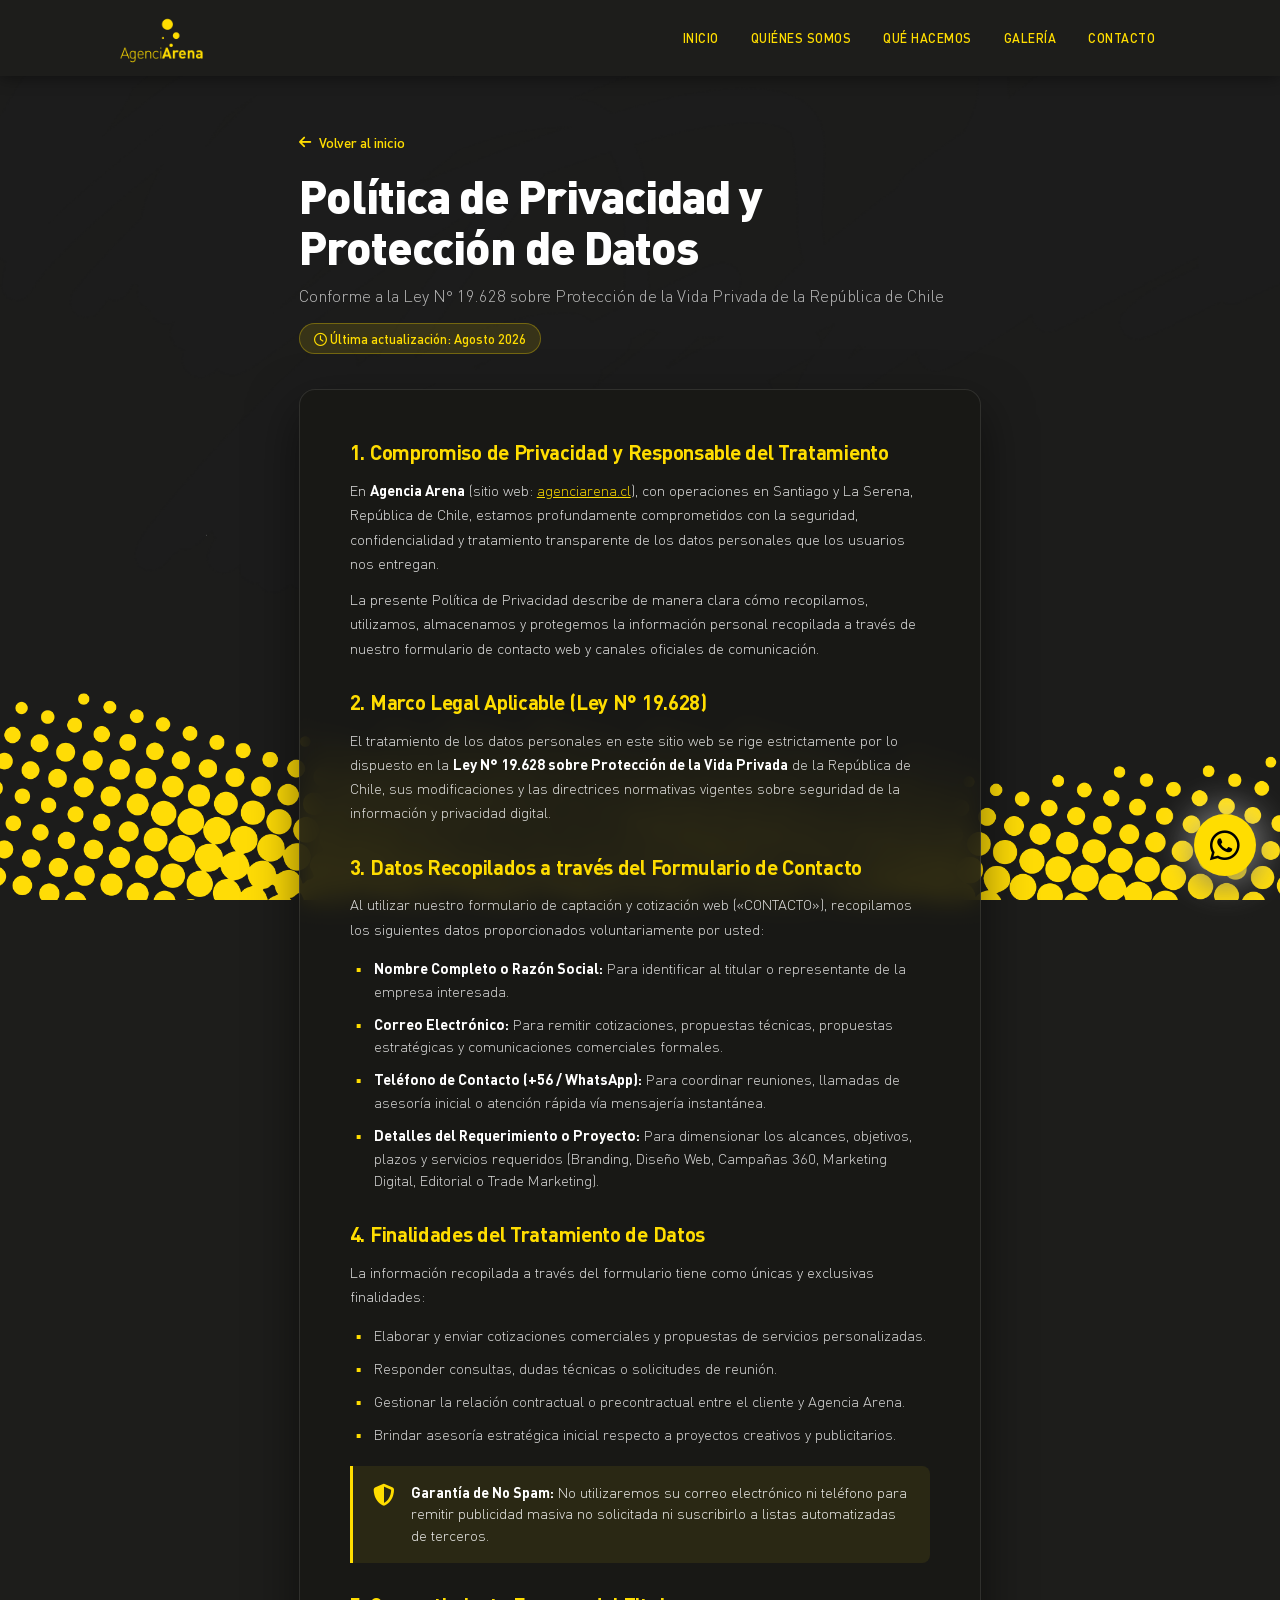
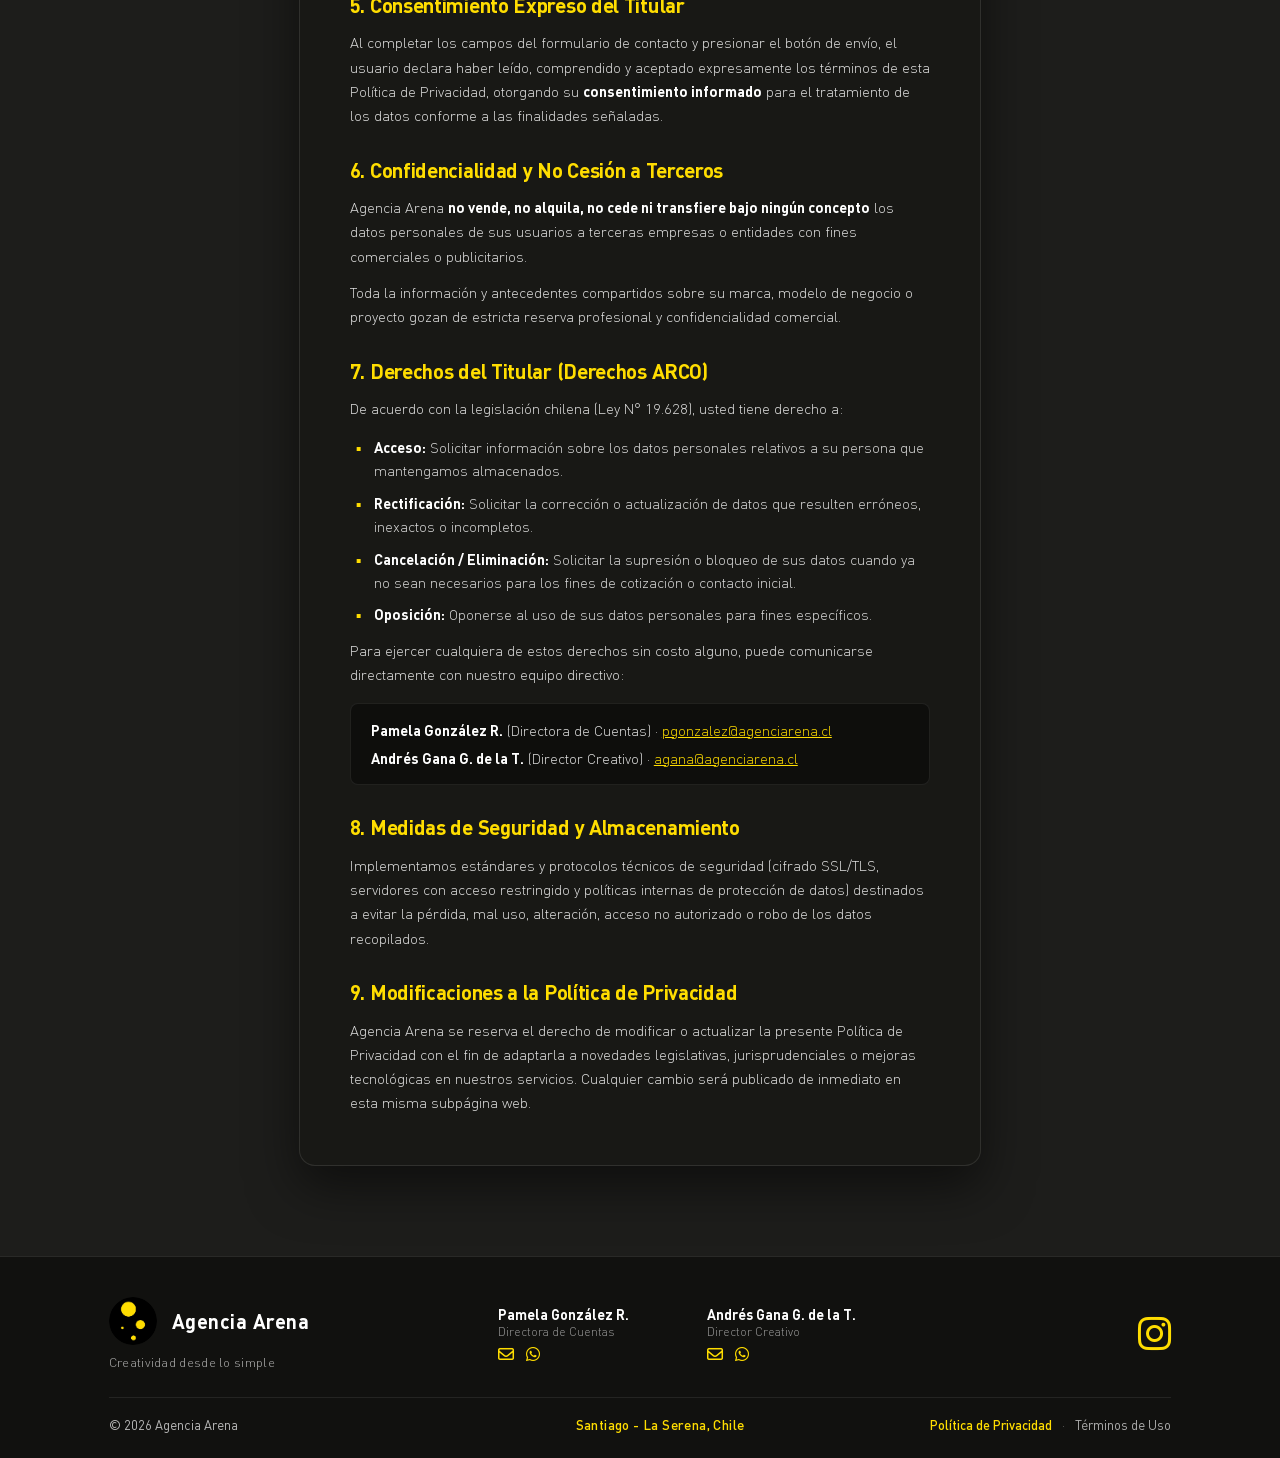
==== commit 5e8ad967: "feat: calibrate responsive 13-inch and 24-inch views, enlarge circles & typography, align footer Ins" ====
--- a/politica-de-privacidad.html
+++ b/politica-de-privacidad.html
@@ -35,7 +35,7 @@
     <link rel="preload" href="assets/fonts/DINPro-Regular.woff2" as="font" type="font/woff2" crossorigin>
 
     <!-- Stylesheet Principal con Cache-Busting -->
-    <link rel="stylesheet" href="assets/css/style.css?v=5.0">
+    <link rel="stylesheet" href="assets/css/style.css?v=7.7">
 
     <!-- Font Awesome CDN -->
     <link rel="stylesheet" href="https://cdnjs.cloudflare.com/ajax/libs/font-awesome/6.5.1/css/all.min.css">
--- a/assets/css/style.css
+++ b/assets/css/style.css
@@ -626,15 +626,15 @@
 
 .hacemos-list li {
     font-family: 'DINPro', sans-serif;
-    font-size: clamp(14px, 1.2vw, 17.5px);
+    font-size: clamp(15px, 1.2vw, 18px);
     font-weight: 500;
     color: var(--color-yellow);
-    margin-bottom: 12px;
+    margin-bottom: clamp(16px, 1.25vw, 20px);
     text-transform: uppercase;
     letter-spacing: 0.5px;
     user-select: none;
     cursor: pointer;
-    line-height: 1.25;
+    line-height: 1.35;
     transition: transform 0.25s cubic-bezier(0.25, 0.46, 0.45, 0.94), color 0.25s ease;
 }
 
@@ -644,15 +644,15 @@
 }
 
 .hacemos-right-pyramid {
-    width: 68%;
-    max-width: 760px;
-    height: 540px;
+    width: 69%;
+    max-width: 935px;
+    height: 610px;
     position: relative;
     z-index: 2;
     align-self: center;
     overflow: visible;
     margin-left: auto;
-    margin-top: -55px;
+    margin-top: -50px;
 }
 
 .hacemos-right-pyramid .circle-item {
@@ -664,7 +664,7 @@
     justify-content: center;
     align-items: center;
     text-align: center;
-    padding: clamp(25px, 3vw, 40px);
+    padding: clamp(28px, 2.6vw, 44px);
     box-shadow: 0 15px 35px rgba(0, 0, 0, 0.3);
     transition: transform 0.4s cubic-bezier(0.25, 0.46, 0.45, 0.94), box-shadow 0.4s ease;
     cursor: pointer;
@@ -672,7 +672,7 @@
 }
 
 .hacemos-right-pyramid h3 {
-    font-size: clamp(24px, 2.5vw, 37px);
+    font-size: clamp(26px, 2.5vw, 38px);
     font-weight: 300;
     margin-bottom: -15px;
     text-transform: uppercase;
@@ -682,18 +682,18 @@
 }
 
 .hacemos-right-pyramid p {
-    font-size: clamp(13px, 1.25vw, 19px);
-    line-height: 1.4;
+    font-size: clamp(14px, 1.25vw, 19.5px);
+    line-height: 1.42;
     font-weight: 500;
 }
 
 .circle-360 {
-    width: clamp(270px, 20vw, 310px);
-    height: clamp(270px, 20vw, 310px);
+    width: clamp(310px, 21vw, 370px);
+    height: clamp(310px, 21vw, 370px);
     background-color: var(--color-white);
     color: #000000;
-    top: -65px;
-    left: 47%;
+    top: -105px;
+    left: 48%;
     transform: translateX(-50%);
     z-index: 1;
 }
@@ -705,11 +705,11 @@
 }
 
 .circle-diseno {
-    width: clamp(300px, 22vw, 350px);
-    height: clamp(300px, 22vw, 350px);
+    width: clamp(350px, 24vw, 420px);
+    height: clamp(350px, 24vw, 420px);
     background-color: var(--color-yellow);
     color: #000000;
-    bottom: 25px;
+    bottom: 30px;
     left: 0;
     transform: none;
     z-index: 2;
@@ -717,13 +717,13 @@
 
 .circle-diseno h3 {
     text-transform: none;
-    font-size: clamp(22px, 2.3vw, 35px);
+    font-size: clamp(24px, 2.3vw, 36px);
     font-weight: 300;
 }
 
 .circle-rrss {
-    width: clamp(320px, 24vw, 380px);
-    height: clamp(320px, 24vw, 380px);
+    width: clamp(380px, 26vw, 455px);
+    height: clamp(380px, 26vw, 455px);
     background-color: rgba(0, 0, 0, 0.91);
     color: var(--color-white);
     bottom: 0;
@@ -1351,7 +1351,7 @@
     align-items: center;
     justify-content: flex-end;
     justify-self: end;
-    margin-right: 75px;
+    margin-right: 0;
     flex-shrink: 0;
 }
 
@@ -1716,12 +1716,12 @@
 }
 
 /* ==========================================================================
-   FORMATO 2: LAPTOPS Y PANTALLAS DE 13" - 14" (1025px a 1440px)
+   FORMATO 2: LAPTOPS Y PANTALLAS DE 13" - 14" (1025px a 1600px / Alturas Laptop)
    ========================================================================== */
-@media (max-width: 1440px) {
+@media (max-width: 1600px), (max-height: 900px) and (min-width: 1025px) {
     .main-header {
         height: 76px;
-        padding: 0 5.5%;
+        padding: 0 8.5%;
     }
 
     .logo-container img {
@@ -1730,20 +1730,21 @@
     }
 
     .nav-link {
-        padding: 0 14px;
-        font-size: 12px;
+        padding: 0 16px;
+        font-size: 12.5px;
     }
 
     .section {
         min-height: calc(100vh - 76px);
-        padding: 85px 5.5% 40px 5.5%;
+        padding: 90px 8.5% 45px 8.5%;
         scroll-margin-top: 76px;
-        max-width: 1300px;
-        margin: 0 auto;
+        width: 100%;
+        max-width: 100%;
+        margin: 0;
     }
 
     .section-title {
-        font-size: 58px;
+        font-size: 64px;
         line-height: 0.92;
         letter-spacing: -1.5px;
     }
@@ -1755,182 +1756,241 @@
         padding-bottom: 30px;
     }
 
+    .hero-content {
+        transform: translateY(-8px);
+    }
+
+    .hero-text {
+        font-size: 52px;
+        line-height: 0.95;
+    }
+
+    .hero-text span.yellow {
+        font-size: 64px;
+        margin-left: 17%;
+    }
+
+    .hero-text span.bold {
+        font-size: 98px;
+        margin-top: -12px;
+        letter-spacing: -2px;
+        margin-left: 47%;
+    }
+
+    .hero-btn-presentacion {
+        font-size: 19px;
+        padding: 16px 48px;
+        margin-top: 28px;
+        margin-left: 47%;
+    }
+
+    .hero-graphic-desktop {
+        width: 440px;
+        max-width: 440px;
+        margin-top: -15px;
+    }
+
     /* Quiénes somos en Laptop */
     #quienes-somos {
         min-height: calc(100vh - 76px);
+        padding-top: 90px;
+        padding-bottom: 45px;
     }
 
     #quienes-somos .section-title {
-        width: 24%;
-        margin-top: -60px;
-        font-size: 58px;
+        width: 22%;
+        margin-top: -100px;
+        font-size: 64px;
     }
 
     .quienes-content-wrapper {
-        width: 76%;
-        max-width: 800px;
+        width: 78%;
+        max-width: 940px;
     }
 
     .quienes-yellow-circle {
-        width: 480px;
-        height: 480px;
-        max-width: 480px;
-        max-height: 480px;
-        margin-top: -30px;
-        padding-right: 36px;
+        width: 630px;
+        height: 630px;
+        max-width: 630px;
+        max-height: 630px;
+        margin-top: -70px;
+        padding-right: 42px;
     }
 
     .quienes-desc-text {
-        width: 260px;
-        font-size: 14.5px;
-        line-height: 1.38;
+        width: 305px;
+        font-size: 18.5px;
+        line-height: 1.36;
+        transform: translateX(10px);
+    }
+
+    .creemos-text {
+        margin-top: 20px;
     }
 
     .quienes-team {
-        left: calc(-0.78 * 135px);
-        gap: 55px;
+        left: -110px;
+        gap: 110px;
+    }
+
+    .quienes-member {
+        gap: 16px;
     }
 
     .quienes-photo-circle {
-        width: 135px;
-        height: 135px;
+        width: 175px;
+        height: 175px;
     }
 
     .quienes-member:nth-child(1) .quienes-info {
-        transform: translateY(55px);
+        transform: translateY(65px);
     }
 
     .quienes-member:nth-child(2) .quienes-info {
-        transform: translateY(-55px);
+        transform: translateY(-65px);
     }
 
     .quienes-info h3 {
-        font-size: 14.5px;
+        font-size: 17.5px;
     }
 
     .quienes-info p.role {
-        font-size: 12.5px;
+        font-size: 15px;
     }
 
     .quienes-info a.email,
     .quienes-info p.location {
-        font-size: 12px;
+        font-size: 14px;
     }
 
     /* Qué hacemos en Laptop */
     #que-hacemos {
         min-height: calc(100vh - 76px);
+        padding-top: 90px;
+        padding-bottom: 45px;
     }
 
     .hacemos-left-box {
         width: 28%;
-        max-width: 300px;
-        margin-top: -50px;
+        max-width: 320px;
+        margin-top: -15px;
+    }
+
+    .hacemos-left-box .section-title {
+        font-size: 66px;
     }
 
     .hacemos-list li {
-        font-size: 14px;
-        margin-bottom: 10px;
+        font-size: 15.5px;
+        line-height: 1.35;
+        margin-bottom: 17px;
     }
 
     .hacemos-right-pyramid {
         width: 68%;
-        max-width: 680px;
-        height: 480px;
+        max-width: 780px;
+        height: 540px;
         margin-left: auto;
-        margin-top: -45px;
+        margin-top: -20px;
     }
 
     .circle-360 {
-        width: 245px;
-        height: 245px;
-        top: -55px;
+        width: 305px;
+        height: 305px;
+        top: -75px;
         left: 47%;
         transform: translateX(-50%);
     }
 
     .circle-diseno {
-        width: 285px;
-        height: 285px;
+        width: 355px;
+        height: 355px;
         left: 0;
-        bottom: 20px;
+        bottom: 25px;
         transform: none;
     }
 
     .circle-rrss {
-        width: 315px;
-        height: 315px;
+        width: 385px;
+        height: 385px;
         right: 0;
         left: auto;
-        bottom: 0;
+        bottom: 18px;
         transform: none;
     }
 
     .circle-item {
-        padding: 22px 20px;
+        padding: 30px 26px;
     }
 
     .hacemos-right-pyramid h3 {
-        font-size: 24px;
-        margin-bottom: -10px;
-        top: -15px;
+        font-size: 31px;
+        margin-bottom: -8px;
+        top: -18px;
     }
 
     .circle-diseno h3 {
-        font-size: 21px;
+        font-size: 32px;
+    }
+
+    .circle-diseno p {
+        font-size: 17.5px;
+        line-height: 1.38;
     }
 
     .hacemos-right-pyramid p {
-        font-size: 12.5px;
-        line-height: 1.35;
+        font-size: 15px;
+        line-height: 1.4;
     }
 
     /* Galería en Laptop */
     #galeria {
-        padding-top: 35px;
-        padding-bottom: 40px;
+        padding-top: 90px;
+        padding-bottom: 50px;
         scroll-margin-top: 76px;
+        min-height: auto !important;
     }
 
     #galeria .section-title {
         width: 24%;
         padding-top: 0;
-        font-size: 58px;
+        font-size: 64px;
     }
 
     .galeria-container {
         width: 74%;
-        max-width: 960px;
+        max-width: 980px;
         margin-top: 0;
     }
 
     .galeria-grid-view {
         grid-template-columns: repeat(5, 1fr);
-        gap: 10px 8px;
+        gap: 12px 10px;
     }
 
     .card-info {
-        padding: 6px 8px 8px 8px;
+        padding: 7px 9px 9px 9px;
     }
 
     .card-title {
-        font-size: 12px;
+        font-size: 12.5px;
     }
 
     .card-desc {
-        font-size: 10.5px;
+        font-size: 11px;
     }
 
     /* Contacto en Laptop */
     #contacto {
-        padding-top: 50px;
+        padding-top: 90px;
         padding-bottom: 50px;
         scroll-margin-top: 76px;
     }
 
     #contacto .section-title {
         width: 24%;
-        font-size: 58px;
+        font-size: 64px;
+        margin-top: 0;
     }
 
     .contacto-left-col {
@@ -1940,55 +2000,65 @@
 
     .contacto-right-col {
         width: 68%;
-        max-width: 520px;
-        gap: 14px;
+        max-width: 560px;
+        gap: 16px;
+        margin-top: 0;
     }
 
     .contacto-input {
-        height: 42px;
-        font-size: 13px;
+        height: 46px;
+        font-size: 14px;
         padding: 0 20px;
     }
 
     .contacto-textarea {
-        min-height: 85px;
-        font-size: 13px;
+        min-height: 95px;
+        font-size: 14px;
+        padding: 14px 20px;
+    }
+
+    .contacto-submit-btn {
+        height: 48px;
+        font-size: 15.5px;
     }
 
     /* Footer en Laptop */
     .main-footer {
-        padding: 35px 5.5% 20px 5.5%;
+        padding: 40px 8.5% 25px 8.5%;
+        width: 100%;
     }
 
     .footer-container {
-        max-width: 1300px;
-        gap: 14px;
+        width: 100%;
+        max-width: 100%;
+        margin: 0;
+        gap: 16px;
     }
 
     .footer-brand-title {
-        font-size: 18px;
+        font-size: 20px;
     }
 
     .footer-logo {
-        height: 46px;
-        width: 46px;
+        height: 48px;
+        width: 48px;
     }
 
     .footer-tagline {
-        font-size: 12.5px;
+        font-size: 13px;
     }
 
     .footer-member {
-        width: 155px;
-        min-width: 155px;
+        width: 165px;
+        min-width: 165px;
     }
 
     .footer-member-info h4 {
-        font-size: 13.5px;
+        font-size: 14px;
     }
 
     .footer-member-info p.role {
-        font-size: 11.5px;
+        font-size: 12px;
     }
 
     .footer-instagram-btn {
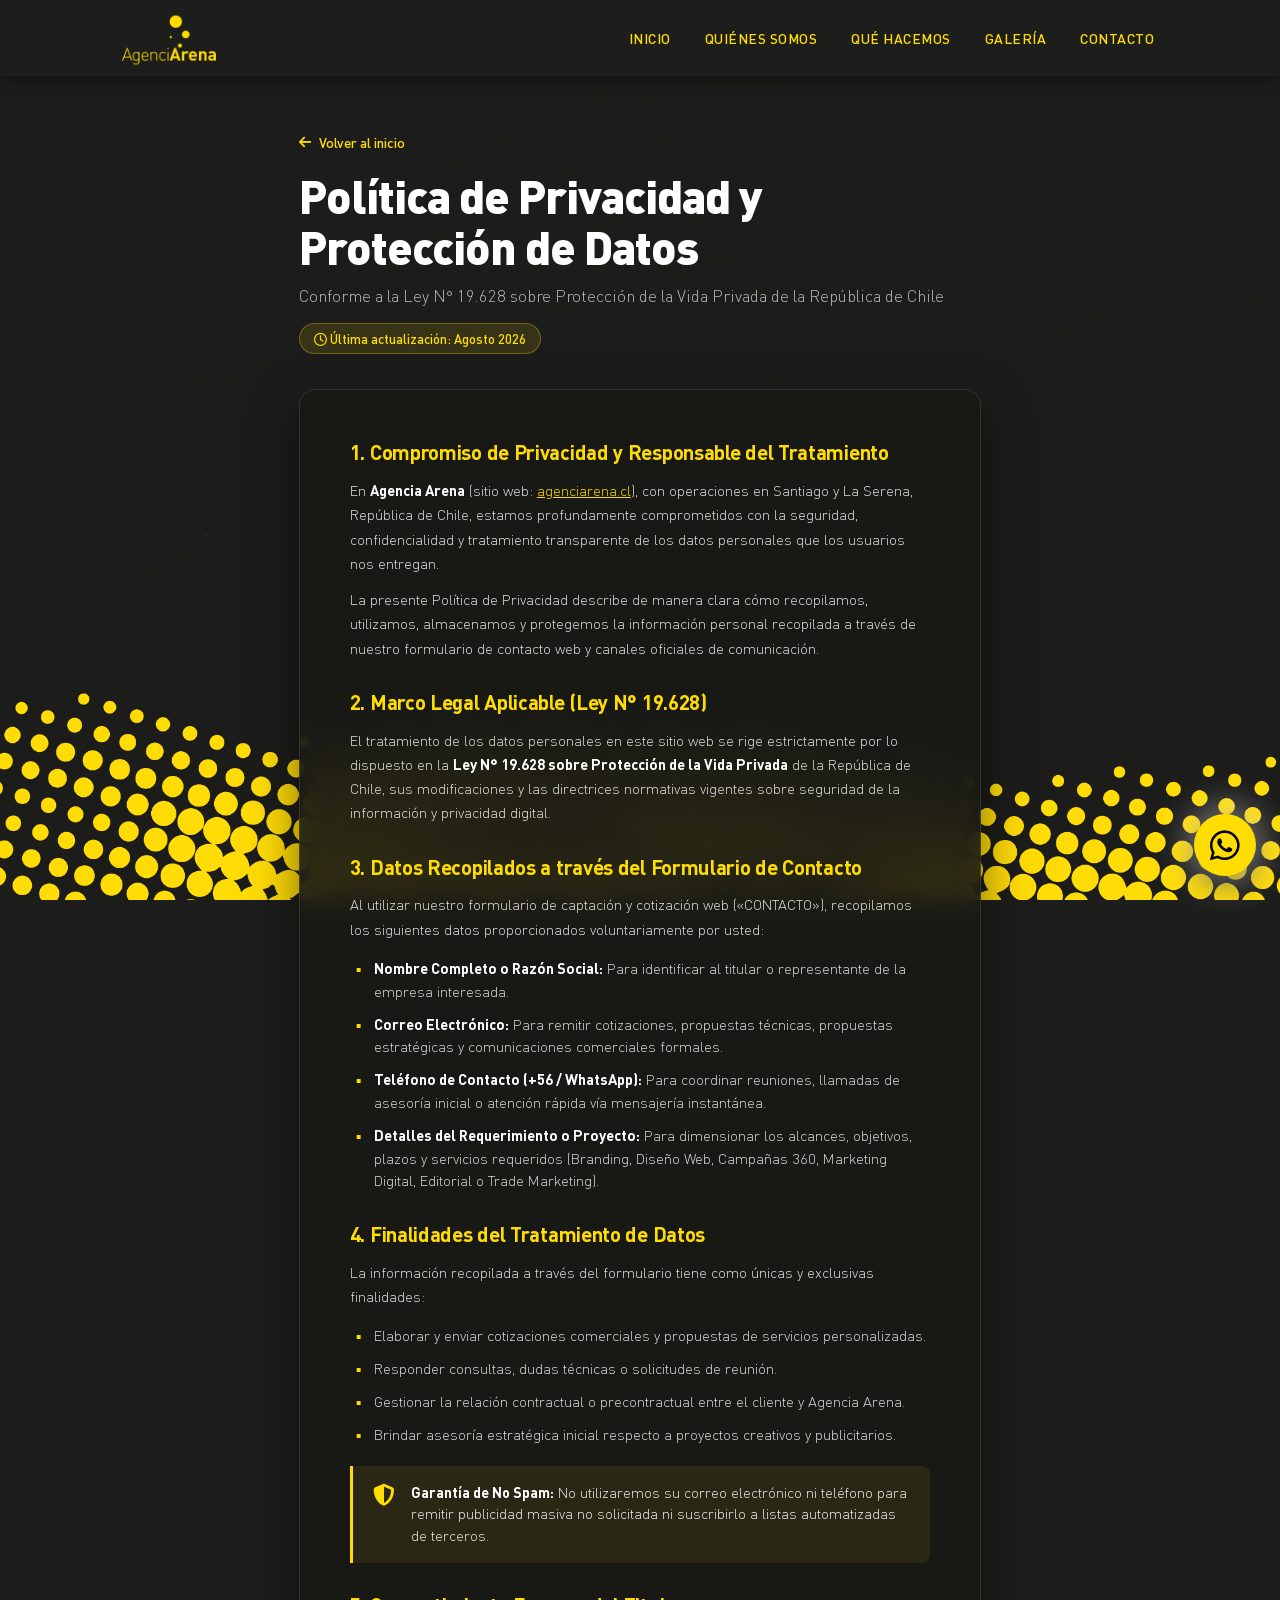
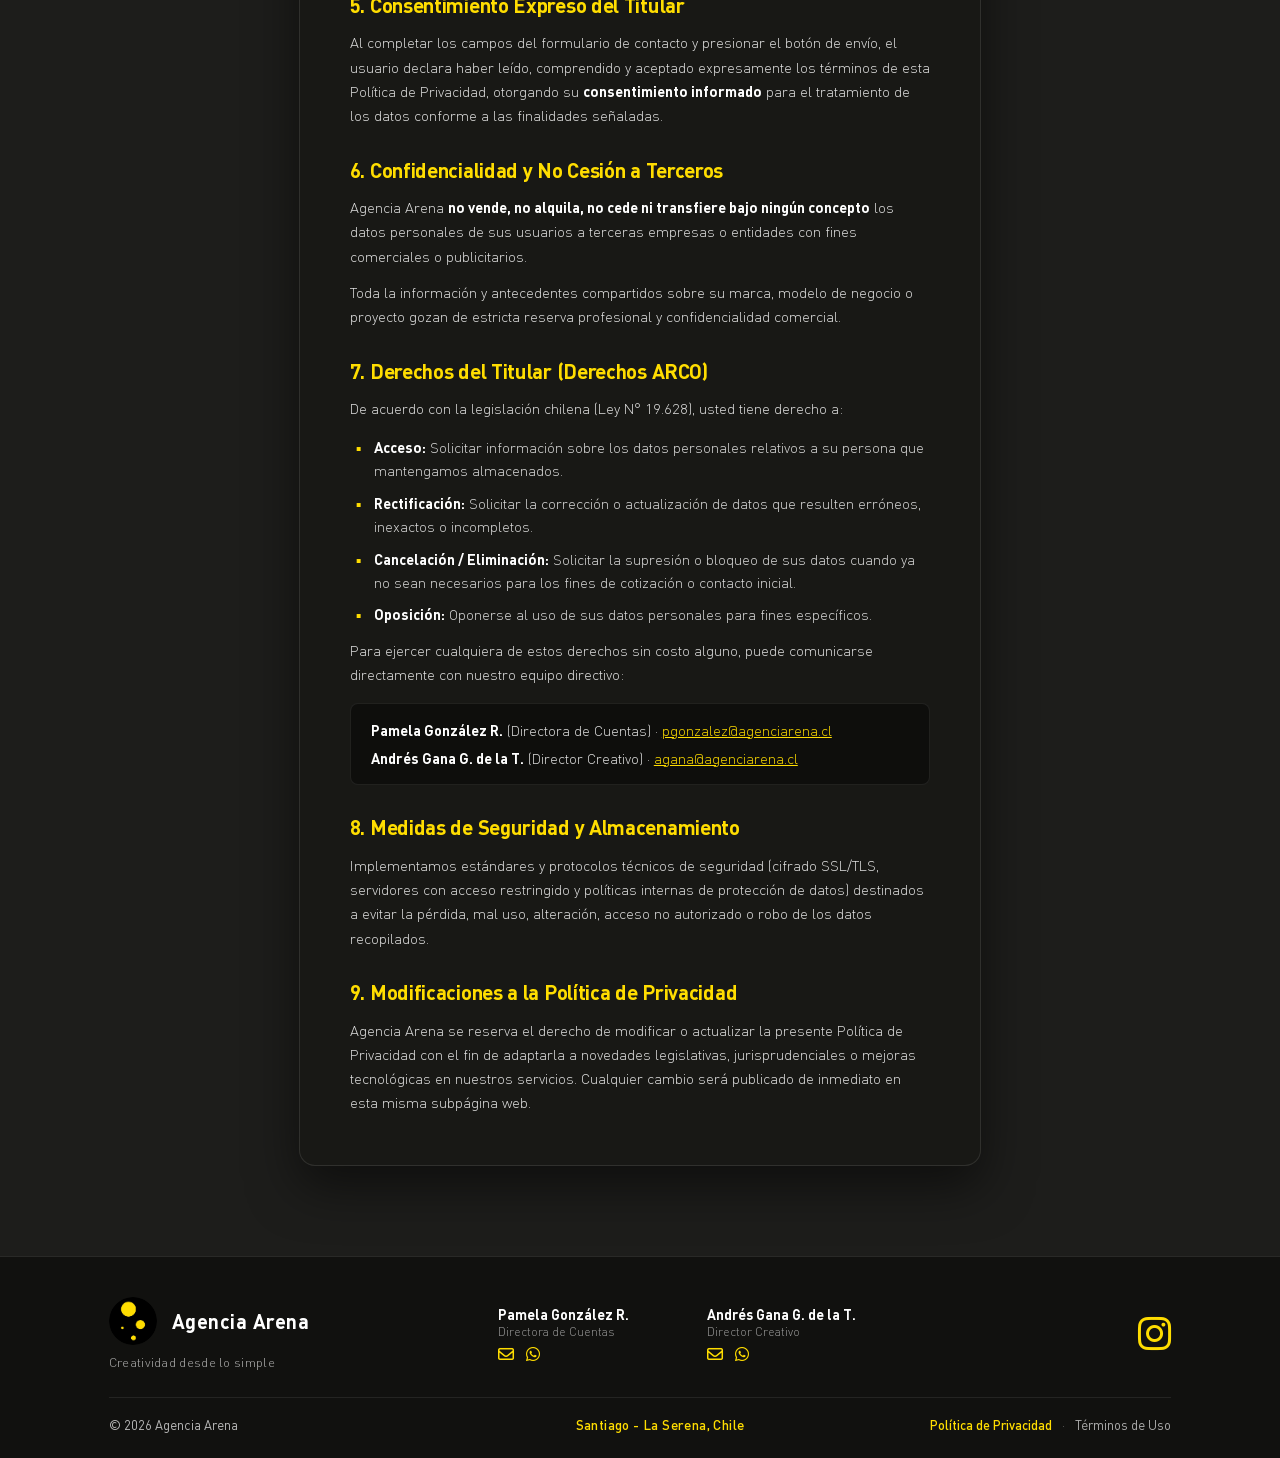
==== commit 68b6b0fe: "feat: calibrate laptop 13-inch scroll anchor points, enlarge navbar & titles, increase mobile team t" ====
--- a/politica-de-privacidad.html
+++ b/politica-de-privacidad.html
@@ -35,7 +35,7 @@
     <link rel="preload" href="assets/fonts/DINPro-Regular.woff2" as="font" type="font/woff2" crossorigin>
 
     <!-- Stylesheet Principal con Cache-Busting -->
-    <link rel="stylesheet" href="assets/css/style.css?v=7.7">
+    <link rel="stylesheet" href="assets/css/style.css?v=8.6">
 
     <!-- Font Awesome CDN -->
     <link rel="stylesheet" href="https://cdnjs.cloudflare.com/ajax/libs/font-awesome/6.5.1/css/all.min.css">
--- a/assets/css/style.css
+++ b/assets/css/style.css
@@ -1725,13 +1725,13 @@
     }
 
     .logo-container img {
-        height: 105px;
-        max-height: 105px;
+        height: 120px;
+        max-height: 120px;
     }
 
     .nav-link {
-        padding: 0 16px;
-        font-size: 12.5px;
+        padding: 0 17px;
+        font-size: 14px;
     }
 
     .section {
@@ -1744,20 +1744,23 @@
     }
 
     .section-title {
-        font-size: 64px;
-        line-height: 0.92;
-        letter-spacing: -1.5px;
+        font-size: 74px;
+        line-height: 0.9;
+        letter-spacing: -1.8px;
     }
 
     /* Inicio en Laptop */
     #inicio {
+        height: calc(100vh - 76px);
         min-height: calc(100vh - 76px);
-        padding-top: 76px;
-        padding-bottom: 30px;
+        max-height: calc(100vh - 76px);
+        padding-top: 95px;
+        padding-bottom: 35px;
+        overflow: hidden;
     }
 
     .hero-content {
-        transform: translateY(-8px);
+        transform: translateY(36px);
     }
 
     .hero-text {
@@ -1787,24 +1790,25 @@
     .hero-graphic-desktop {
         width: 440px;
         max-width: 440px;
-        margin-top: -15px;
+        margin-top: 30px;
     }
 
     /* Quiénes somos en Laptop */
     #quienes-somos {
         min-height: calc(100vh - 76px);
-        padding-top: 90px;
+        padding-top: 110px;
         padding-bottom: 45px;
+        scroll-margin-top: -38px;
     }
 
     #quienes-somos .section-title {
-        width: 22%;
-        margin-top: -100px;
-        font-size: 64px;
+        width: 24%;
+        margin-top: 0;
+        font-size: 74px;
     }
 
     .quienes-content-wrapper {
-        width: 78%;
+        width: 76%;
         max-width: 940px;
     }
 
@@ -1813,7 +1817,7 @@
         height: 630px;
         max-width: 630px;
         max-height: 630px;
-        margin-top: -70px;
+        margin-top: 25px;
         padding-right: 42px;
     }
 
@@ -1872,12 +1876,12 @@
 
     .hacemos-left-box {
         width: 28%;
-        max-width: 320px;
+        max-width: 330px;
         margin-top: -15px;
     }
 
     .hacemos-left-box .section-title {
-        font-size: 66px;
+        font-size: 74px;
     }
 
     .hacemos-list li {
@@ -1947,14 +1951,14 @@
     #galeria {
         padding-top: 90px;
         padding-bottom: 50px;
-        scroll-margin-top: 76px;
+        scroll-margin-top: 10px;
         min-height: auto !important;
     }
 
     #galeria .section-title {
-        width: 24%;
+        width: 25%;
         padding-top: 0;
-        font-size: 64px;
+        font-size: 74px;
     }
 
     .galeria-container {
@@ -1988,8 +1992,8 @@
     }
 
     #contacto .section-title {
-        width: 24%;
-        font-size: 64px;
+        width: 25%;
+        font-size: 74px;
         margin-top: 0;
     }
 
@@ -2596,14 +2600,14 @@
 
     .quienes-yellow-circle {
         border-radius: 28px;
-        padding: 30px 18px 24px 18px;
-        width: 100%;
-        max-width: 520px;
+        padding: 34px 18px 28px 18px;
+        width: 100%;
+        max-width: 540px;
     }
 
     .quienes-team {
         flex-direction: row;
-        gap: clamp(12px, 3.5vw, 24px);
+        gap: clamp(14px, 4vw, 28px);
         justify-content: center;
         align-items: flex-start;
         width: 100%;
@@ -2611,42 +2615,49 @@
 
     .quienes-member {
         flex: 1;
-        max-width: 180px;
+        max-width: 210px;
         flex-direction: column;
-        gap: 10px;
+        gap: 12px;
         align-items: center;
         text-align: center;
     }
 
     .quienes-photo-circle {
-        width: clamp(90px, 25vw, 125px);
-        height: clamp(90px, 25vw, 125px);
+        width: clamp(95px, 26vw, 130px);
+        height: clamp(95px, 26vw, 130px);
     }
 
     .quienes-info {
         text-align: center !important;
         white-space: normal;
         width: 100%;
+        display: flex;
+        flex-direction: column;
+        gap: 3px;
     }
 
     .quienes-info h3 {
-        font-size: clamp(14px, 3.6vw, 17px);
-        line-height: 1.2;
+        font-size: clamp(16px, 4.3vw, 19.5px);
+        line-height: 1.22;
+        margin-bottom: 2px;
     }
 
     .quienes-info p.role {
-        font-size: clamp(12px, 3vw, 14.5px);
-        line-height: 1.2;
+        font-size: clamp(13.5px, 3.6vw, 16px);
+        line-height: 1.25;
+        margin-bottom: 3px;
     }
 
     .quienes-info a.email {
-        font-size: clamp(10.5px, 2.7vw, 13px);
-        line-height: 1.25;
-        word-break: break-all;
+        font-size: clamp(12px, 3.2vw, 14.5px);
+        line-height: 1.28;
+        word-break: break-word;
+        margin-bottom: 2px;
     }
 
     .quienes-info p.location {
-        font-size: clamp(11.5px, 2.8vw, 13.5px);
+        font-size: clamp(13px, 3.4vw, 15px);
+        margin-top: 2px;
     }
 
     .quienes-desc-text {
@@ -2979,7 +2990,7 @@
 
     .quienes-member {
         flex: 1;
-        max-width: 180px;
+        max-width: 200px;
         flex-direction: column;
         gap: 10px;
         align-items: center;
@@ -2987,34 +2998,41 @@
     }
 
     .quienes-photo-circle {
-        width: clamp(90px, 25vw, 125px);
-        height: clamp(90px, 25vw, 125px);
+        width: clamp(92px, 26vw, 125px);
+        height: clamp(92px, 26vw, 125px);
     }
 
     .quienes-info {
         text-align: center !important;
         white-space: normal;
         width: 100%;
+        display: flex;
+        flex-direction: column;
+        gap: 3px;
     }
 
     .quienes-info h3 {
-        font-size: clamp(14px, 3.6vw, 17px);
-        line-height: 1.2;
+        font-size: clamp(15px, 4.2vw, 18.5px);
+        line-height: 1.22;
+        margin-bottom: 2px;
     }
 
     .quienes-info p.role {
-        font-size: clamp(12px, 3vw, 14.5px);
-        line-height: 1.2;
+        font-size: clamp(13px, 3.5vw, 15.5px);
+        line-height: 1.25;
+        margin-bottom: 3px;
     }
 
     .quienes-info a.email {
-        font-size: clamp(10.5px, 2.7vw, 13px);
-        line-height: 1.25;
-        word-break: break-all;
+        font-size: clamp(11.5px, 3.1vw, 14px);
+        line-height: 1.28;
+        word-break: break-word;
+        margin-bottom: 2px;
     }
 
     .quienes-info p.location {
-        font-size: clamp(11.5px, 2.8vw, 13.5px);
+        font-size: clamp(12.5px, 3.3vw, 14.5px);
+        margin-top: 2px;
     }
 
     .quienes-desc-text {
@@ -3331,19 +3349,19 @@
     }
 
     .quienes-info h3 {
-        font-size: 13.5px;
+        font-size: 14.5px;
     }
 
     .quienes-info p.role {
-        font-size: 11.5px;
+        font-size: 12.5px;
     }
 
     .quienes-info a.email {
-        font-size: 9.5px;
+        font-size: 11px;
     }
 
     .quienes-info p.location {
-        font-size: 11px;
+        font-size: 12px;
     }
 
     .quienes-desc-text {
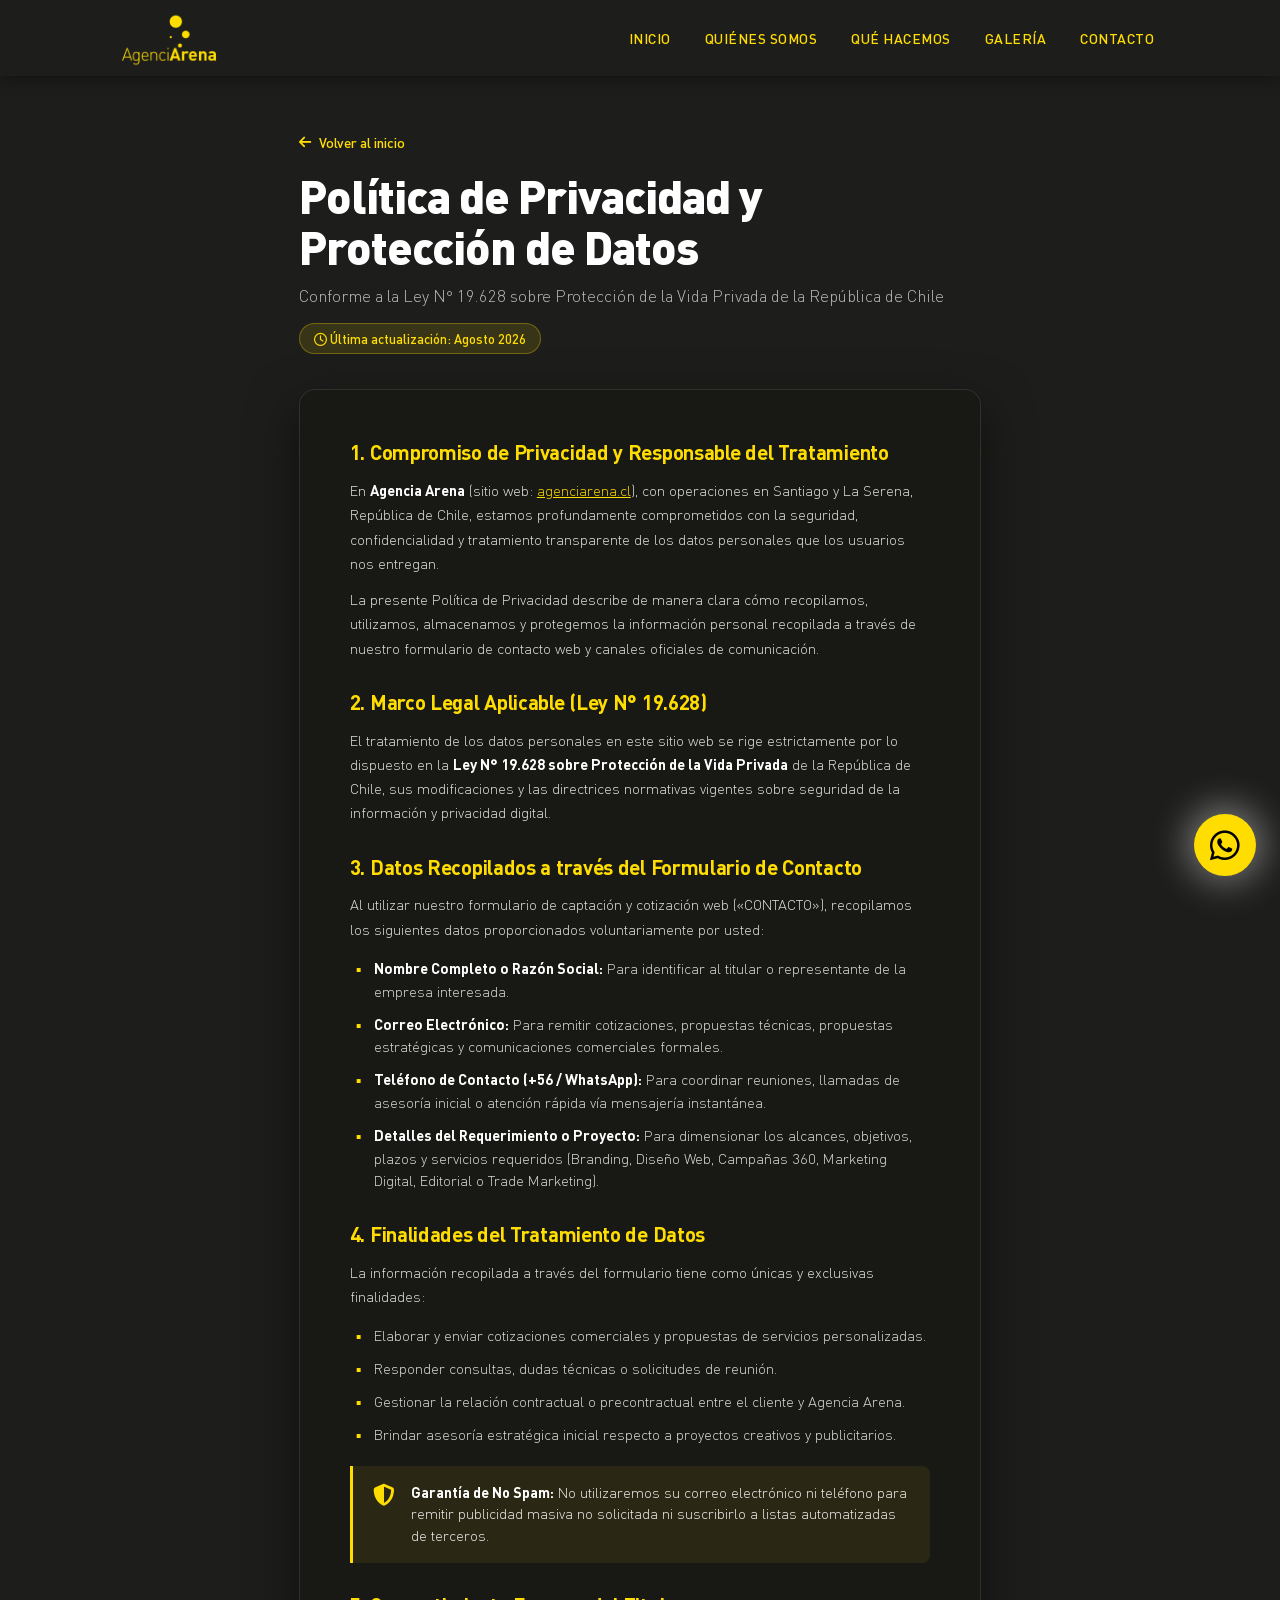
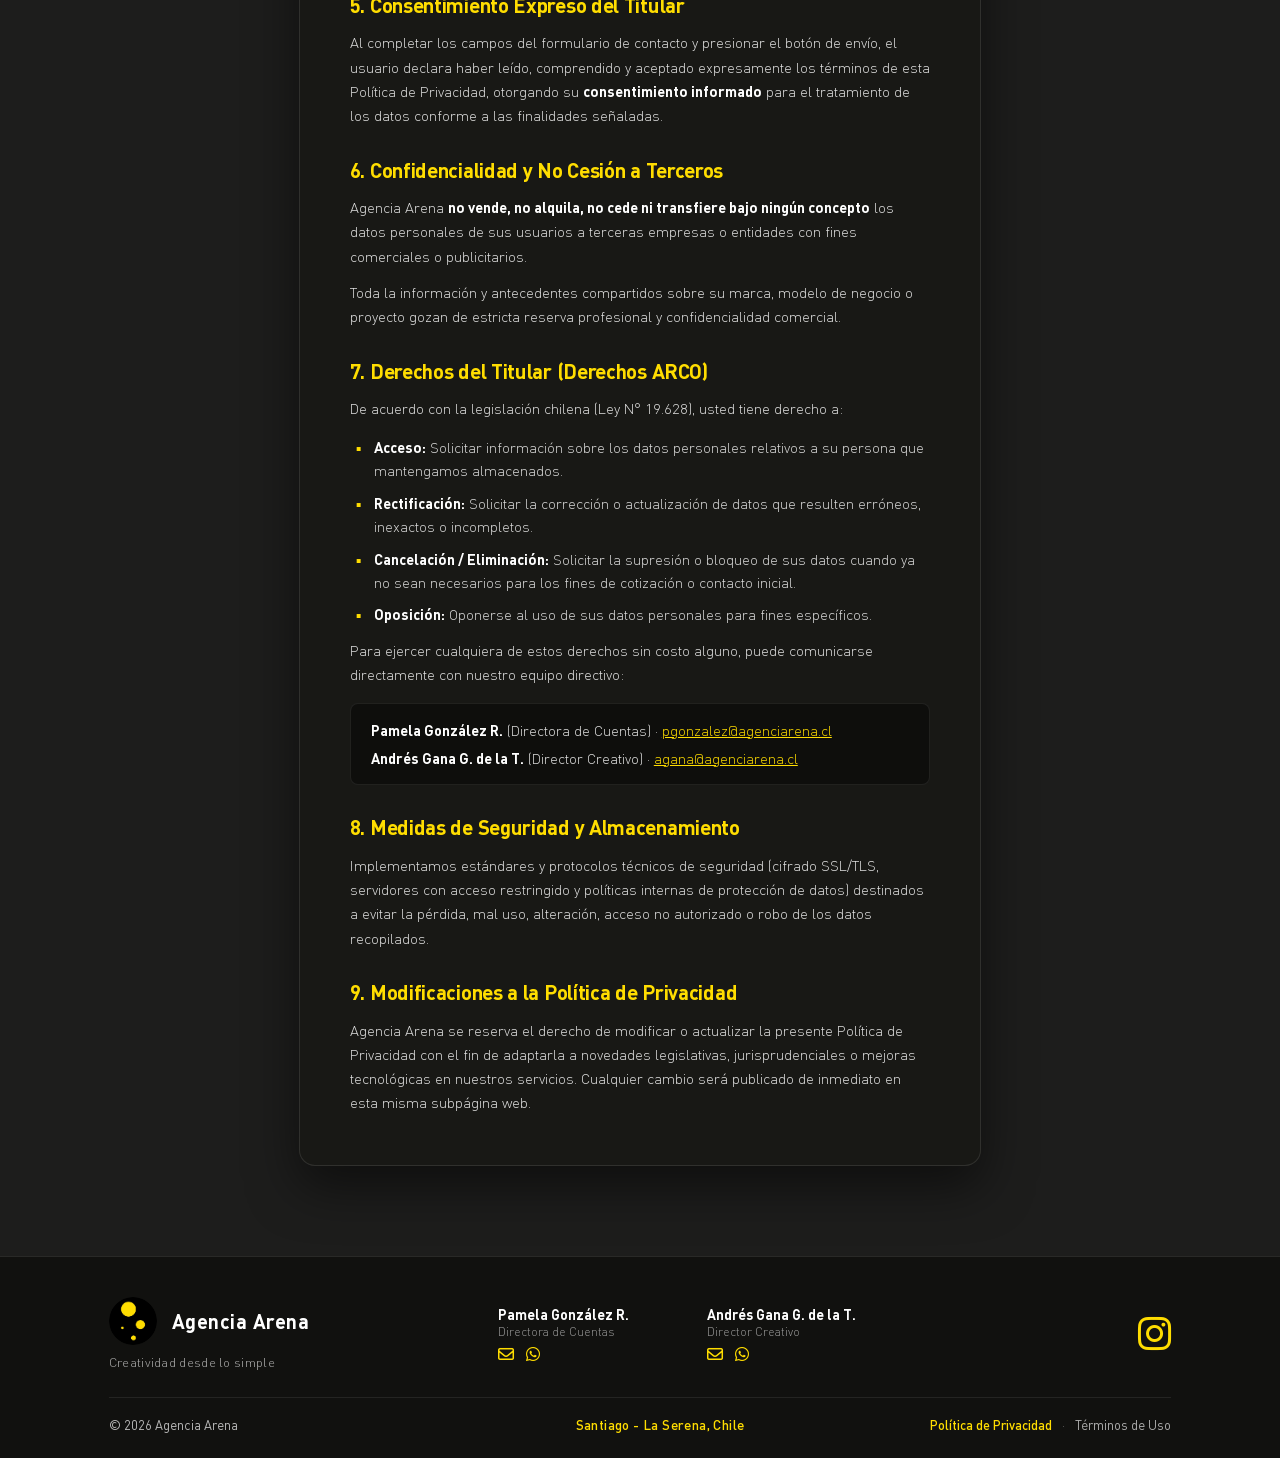
==== commit 8bd0687a: "feat: actualizar fotos del equipo, fondo animado, galeria y limpieza de assets" ====
--- a/politica-de-privacidad.html
+++ b/politica-de-privacidad.html
@@ -35,7 +35,7 @@
     <link rel="preload" href="assets/fonts/DINPro-Regular.woff2" as="font" type="font/woff2" crossorigin>
 
     <!-- Stylesheet Principal con Cache-Busting -->
-    <link rel="stylesheet" href="assets/css/style.css?v=8.6">
+    <link rel="stylesheet" href="assets/css/style.css?v=10.1">
 
     <!-- Font Awesome CDN -->
     <link rel="stylesheet" href="https://cdnjs.cloudflare.com/ajax/libs/font-awesome/6.5.1/css/all.min.css">
@@ -240,7 +240,7 @@
         <span class="whatsapp-tooltip">¡Escríbenos!</span>
     </a>
     <!-- JAVASCRIPT con cache-busting y carga diferida -->
-    <script src="assets/js/main.js?v=2.2" defer></script>
+    <script src="assets/js/main.js?v=2.6" defer></script>
 </body>
 
 </html>
--- a/assets/css/style.css
+++ b/assets/css/style.css
@@ -47,11 +47,11 @@
 
 /* Color Variables */
 :root {
-    --color-bg: #1d1d1b;
+    --color-bg: #1d1d1c; /* sRGB R:29, G:29, B:28 */
     --color-yellow: #ffdd00;
     --color-white: #ffffff;
     --color-gray: #878787;
-    --color-dark-gray: #1d1d1b;
+    --color-dark-gray: #1d1d1c;
 }
 
 /* 2. BASE STYLES & RESET */
@@ -79,23 +79,103 @@
     width: 100%;
 }
 
-/* Global Fixed Background (Fondo fijo con fondo-2.png) */
-body::before {
-    content: '';
+/* ==========================================================================
+   GLOBAL ANIMATED BACKGROUND (OPCIÓN 3: DERIVA SUAVE + PUNTOS ASCENDENTES)
+   ========================================================================== */
+
+.global-bg-container {
     position: fixed;
     top: 0;
     left: 0;
     width: 100%;
     height: 100vh;
     height: 100dvh;
-    background-color: var(--color-bg);
-    background-image: url('../img/fondo-2.png');
+    background-color: #1d1d1c;
+    overflow: hidden;
+    pointer-events: none;
+    z-index: 0;
+}
+
+.bg-moving-layer {
+    position: absolute;
+    top: -2%;
+    left: -2%;
+    width: 104%;
+    height: 104%;
+    background-color: #1d1d1c;
+    background-image: url('../img/trama-nueva-07.09.26.png');
     background-repeat: no-repeat;
-    background-position: left bottom -75px;
+    background-position: center bottom -120px;
+    background-position: center bottom calc(-65px - 5vh);
     background-size: cover;
     pointer-events: none;
-    z-index: 0;
-    opacity: 1;
+    will-change: transform;
+    animation: driftMoveCombo 9s ease-in-out infinite alternate;
+    transform-origin: center bottom;
+}
+
+@keyframes driftMoveCombo {
+    0% {
+        transform: scale(1.0) translate(0, 0);
+    }
+    50% {
+        transform: scale(1.029) translate(-0.85%, -0.45%);
+    }
+    100% {
+        transform: scale(1.013) translate(0.65%, 0);
+    }
+}
+
+/* Partículas: Puntos amarillos que se desprenden y suben lentamente */
+.bg-particles-layer {
+    position: absolute;
+    top: 0;
+    left: 0;
+    width: 100%;
+    height: 100%;
+    pointer-events: none;
+    overflow: hidden;
+    z-index: 1;
+}
+
+.particle {
+    position: absolute;
+    left: var(--px);
+    bottom: 1.5%;
+    width: var(--size);
+    height: var(--size);
+    border-radius: 50%;
+    background: var(--yellow, #FFDD00);
+    box-shadow: 0 0 6px rgba(255, 221, 0, 0.45);
+    opacity: 0;
+    pointer-events: none;
+    will-change: transform, opacity;
+    animation: floatUp var(--dur) ease-in infinite;
+    animation-delay: var(--delay);
+}
+
+@keyframes floatUp {
+    0% {
+        transform: translateY(0) scale(0.75);
+        opacity: 0;
+    }
+    12% {
+        opacity: 0.95;
+    }
+    70% {
+        opacity: 0.6;
+    }
+    100% {
+        transform: translateY(var(--rise, -500px)) scale(0.65);
+        opacity: 0;
+    }
+}
+
+@media (prefers-reduced-motion: reduce) {
+    .bg-moving-layer,
+    .particle {
+        animation: none !important;
+    }
 }
 
 /* 3. NAVIGATION HEADER */
@@ -527,6 +607,29 @@
     flex-shrink: 0;
     border: none;
     transform: none;
+    overflow: hidden;
+    position: relative;
+    -webkit-mask-image: -webkit-radial-gradient(white, black);
+    isolation: isolate;
+}
+
+.quienes-photo-circle picture {
+    display: block;
+    width: 100%;
+    height: 100%;
+}
+
+.quienes-photo-img {
+    width: 100%;
+    height: 100%;
+    object-fit: cover;
+    object-position: center 20%;
+    display: block;
+    transition: transform 0.4s cubic-bezier(0.16, 1, 0.3, 1);
+}
+
+.quienes-member:hover .quienes-photo-img {
+    transform: scale(1.05);
 }
 
 .quienes-info {
@@ -1877,7 +1980,7 @@
     .hacemos-left-box {
         width: 28%;
         max-width: 330px;
-        margin-top: -15px;
+        margin-top: -45px;
     }
 
     .hacemos-left-box .section-title {
@@ -1887,7 +1990,7 @@
     .hacemos-list li {
         font-size: 15.5px;
         line-height: 1.35;
-        margin-bottom: 17px;
+        margin-bottom: 15px;
     }
 
     .hacemos-right-pyramid {
@@ -2393,10 +2496,16 @@
    13. BREAKPOINT: SMARTPHONES / CELULARES (<= 768px)
    ========================================================================== */
 @media (max-width: 768px) {
-    body::before {
+
+    .bg-moving-layer {
         background-size: auto 100vh;
         background-size: auto 100dvh;
-        background-position: left bottom -15px;
+        background-position: center bottom -55px;
+        background-position: center bottom calc(-20px - 5vh);
+    }
+
+    .particle {
+        bottom: 0%;
     }
 
     .main-header {
